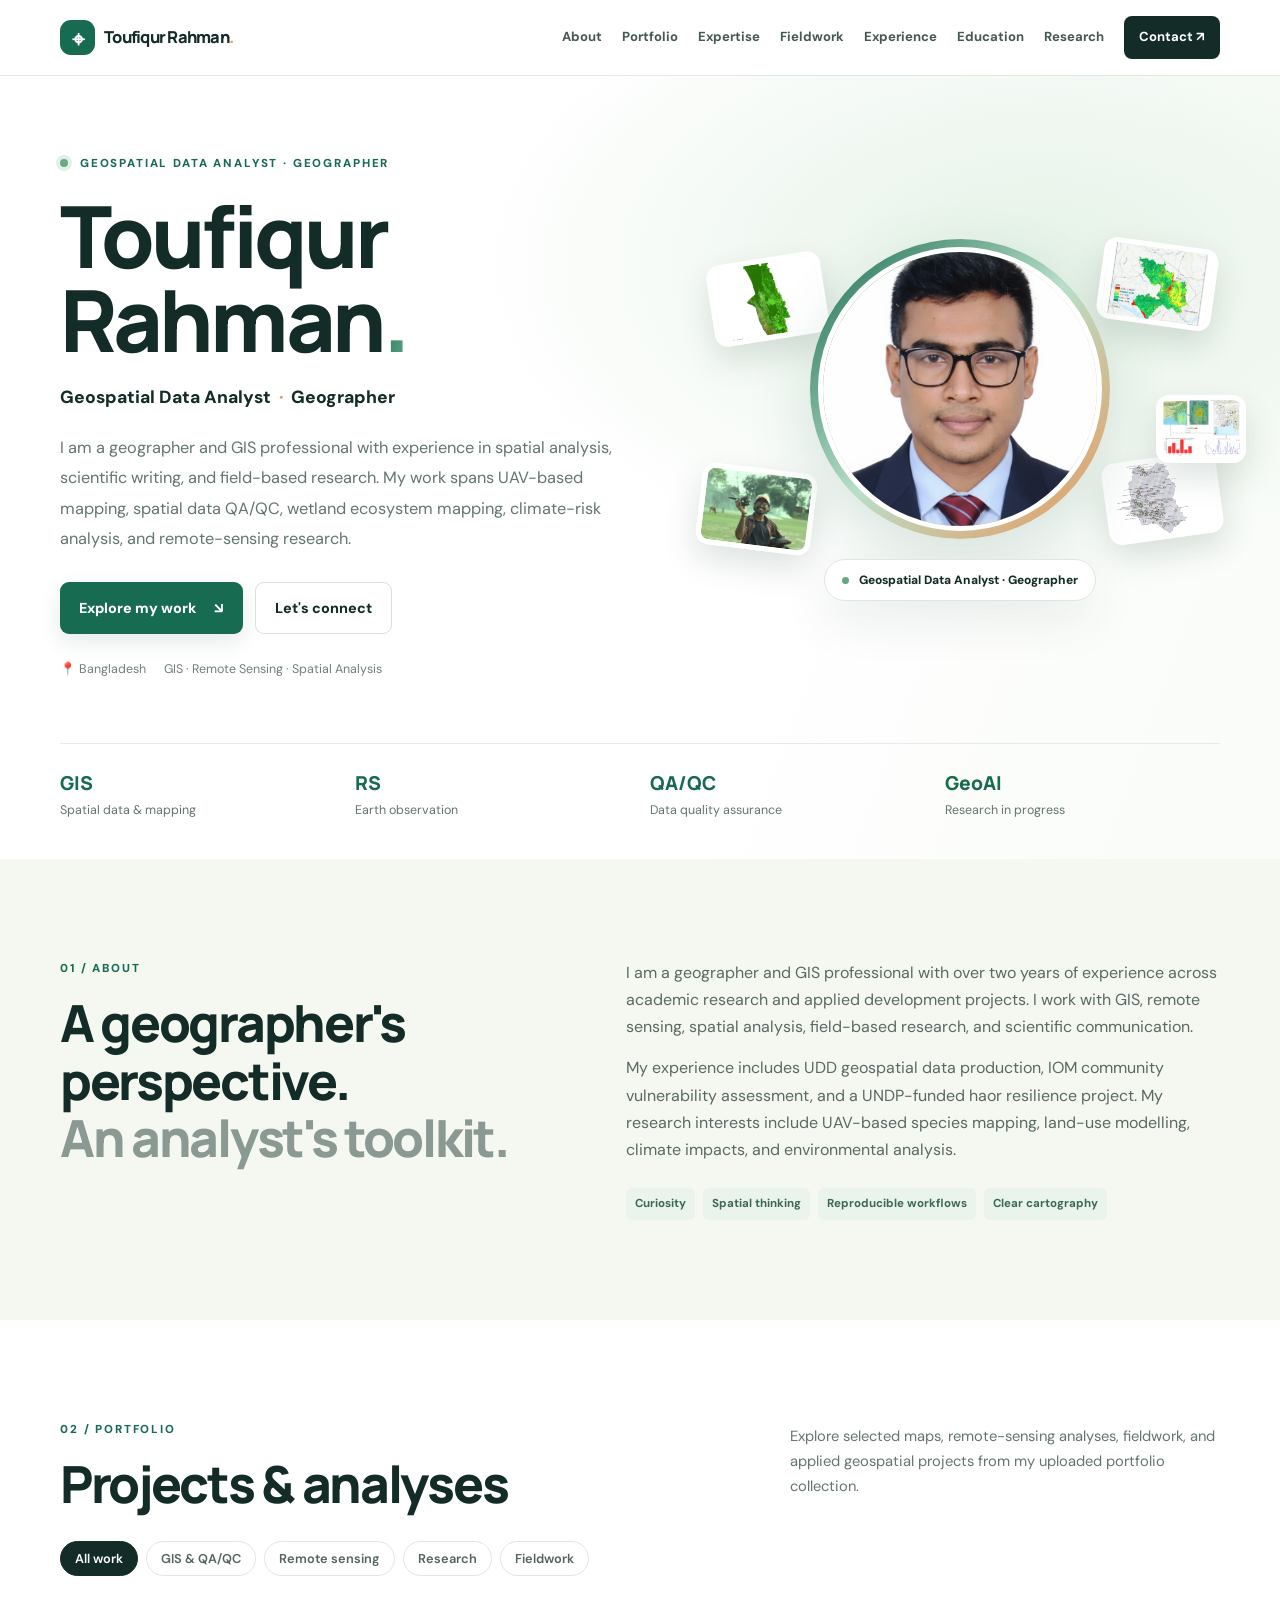
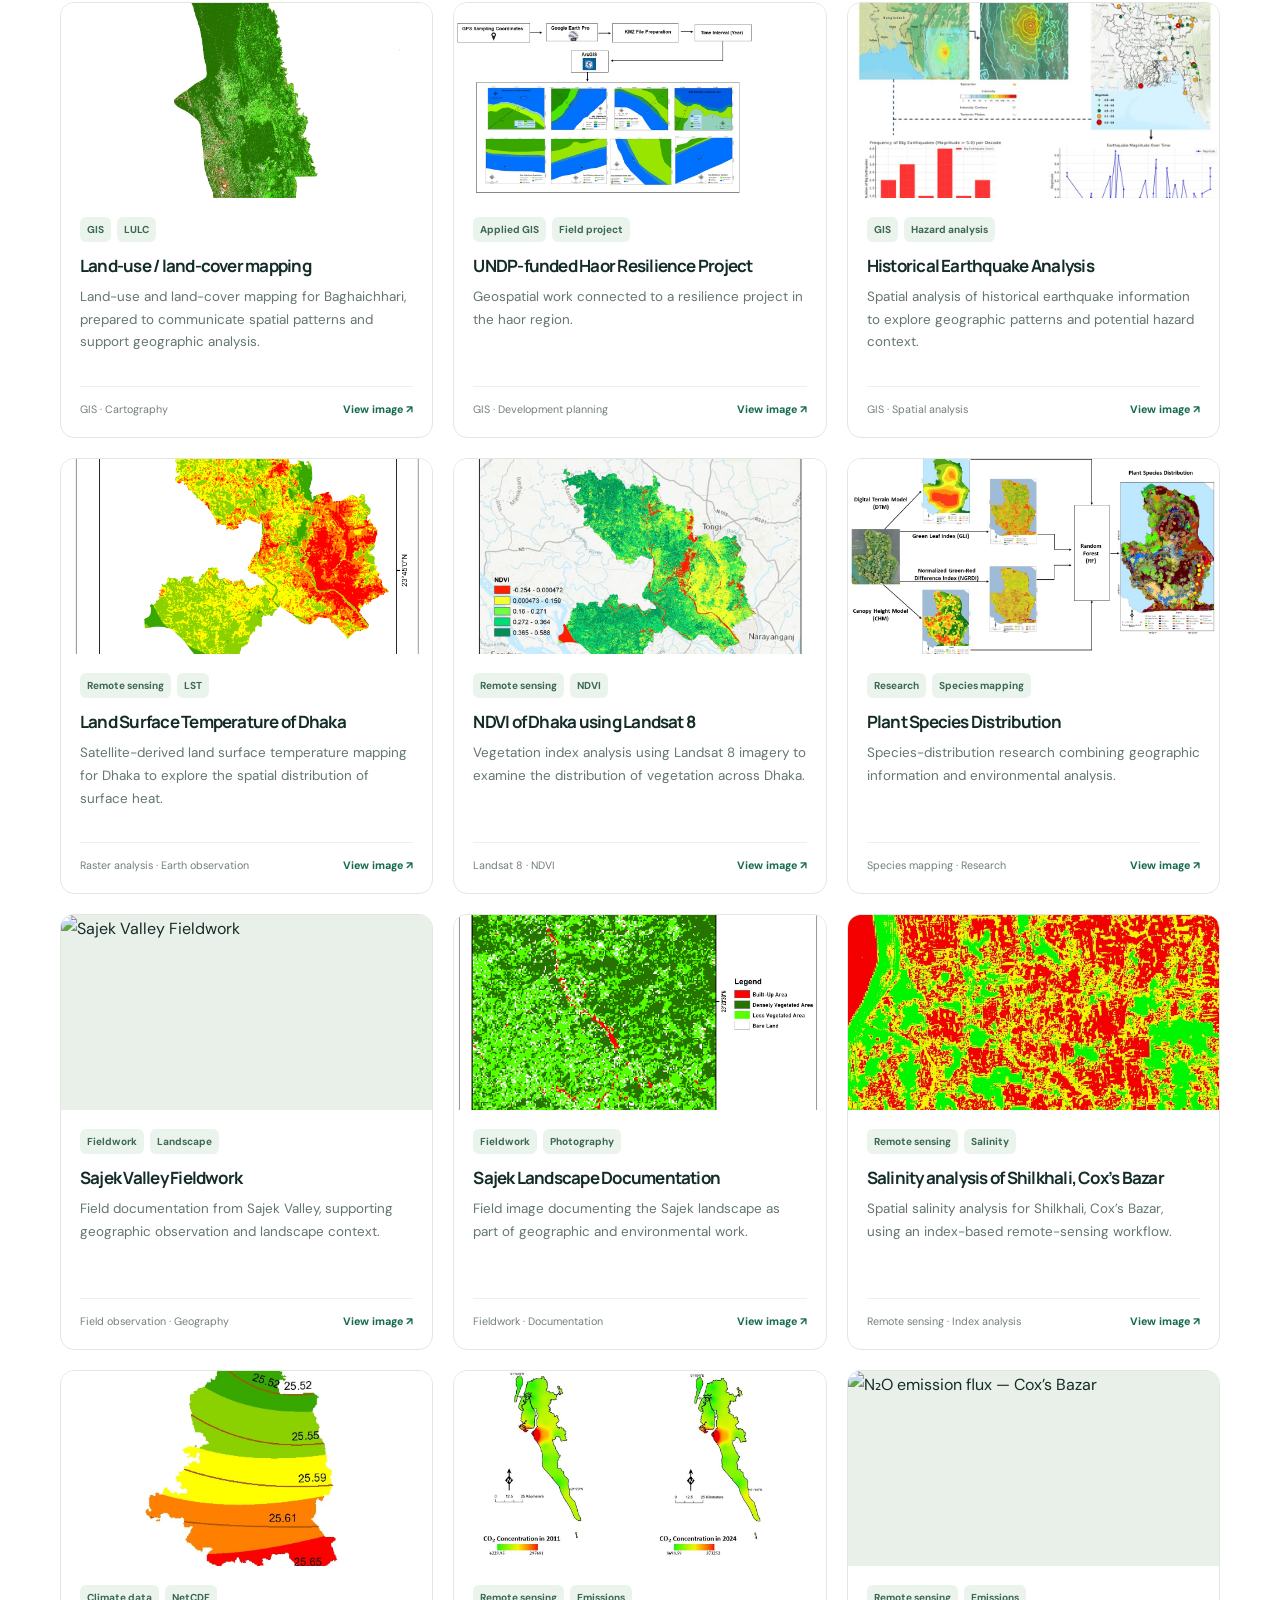
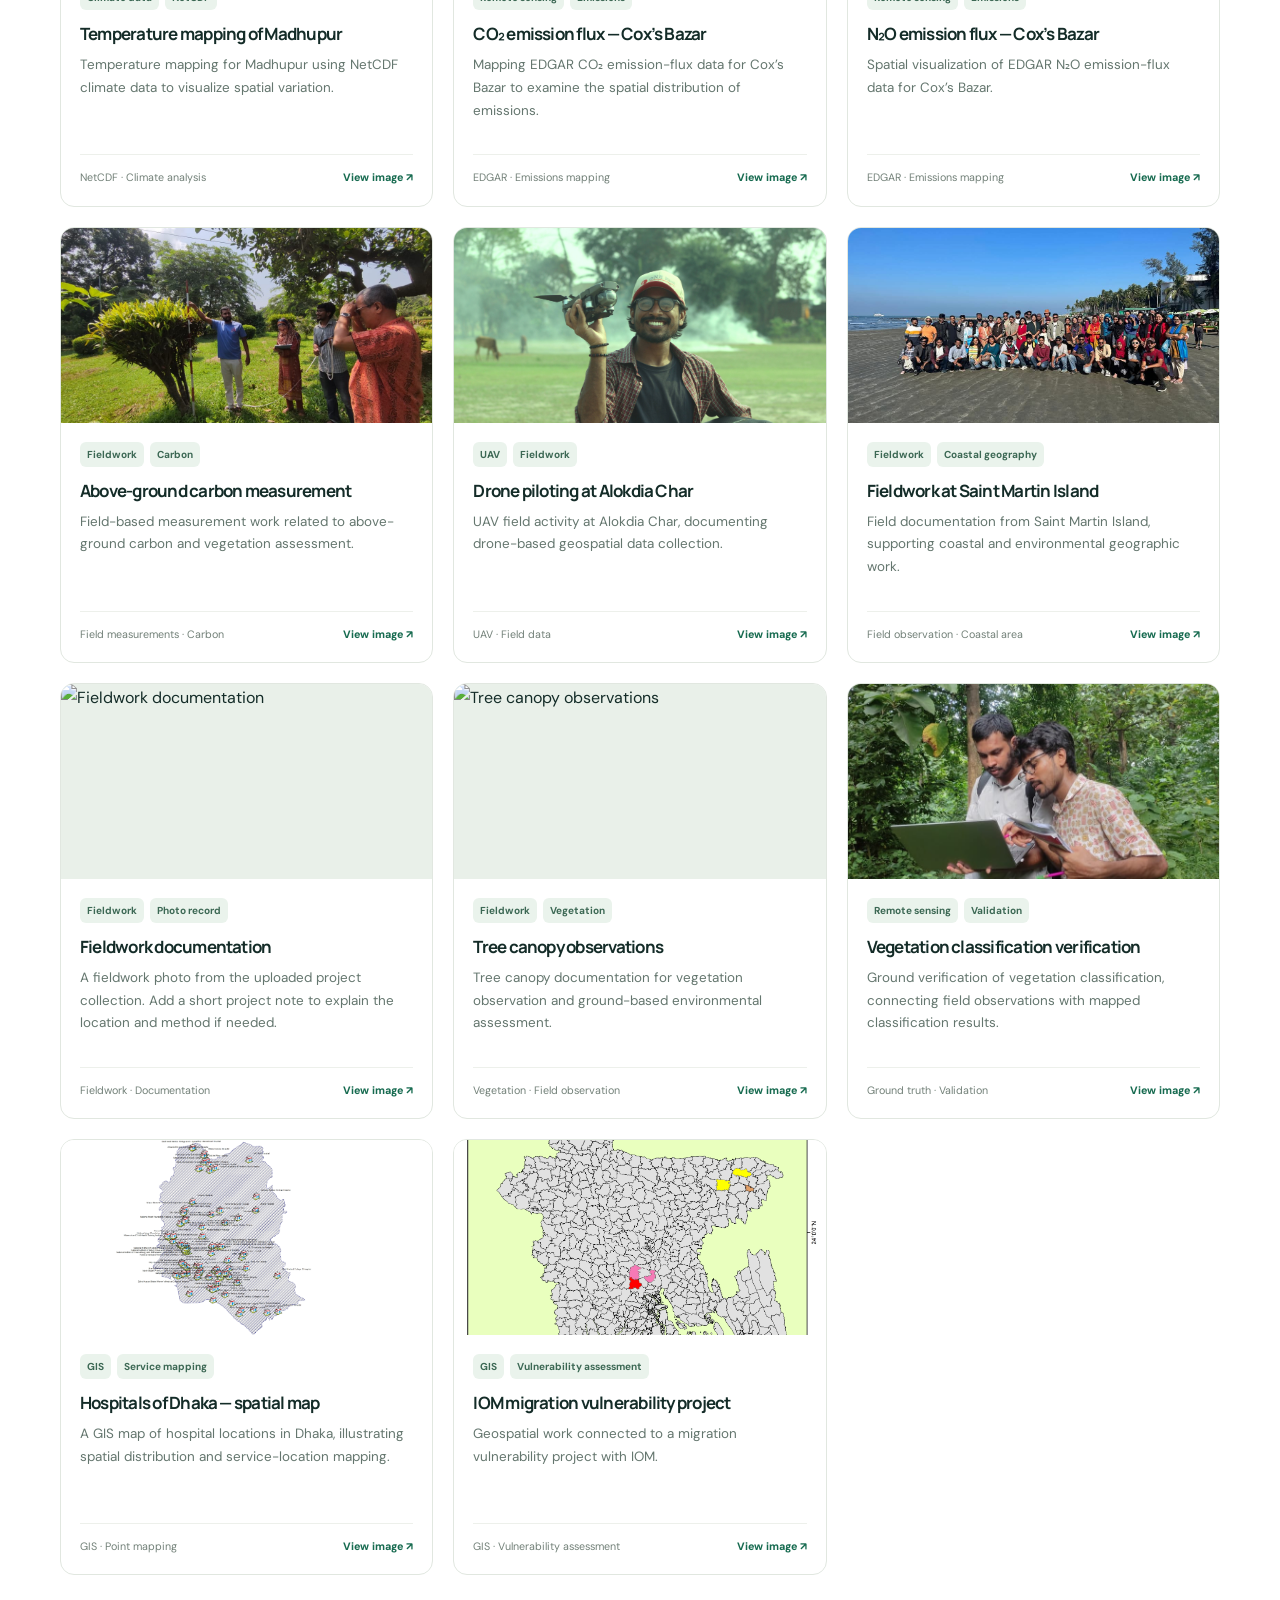
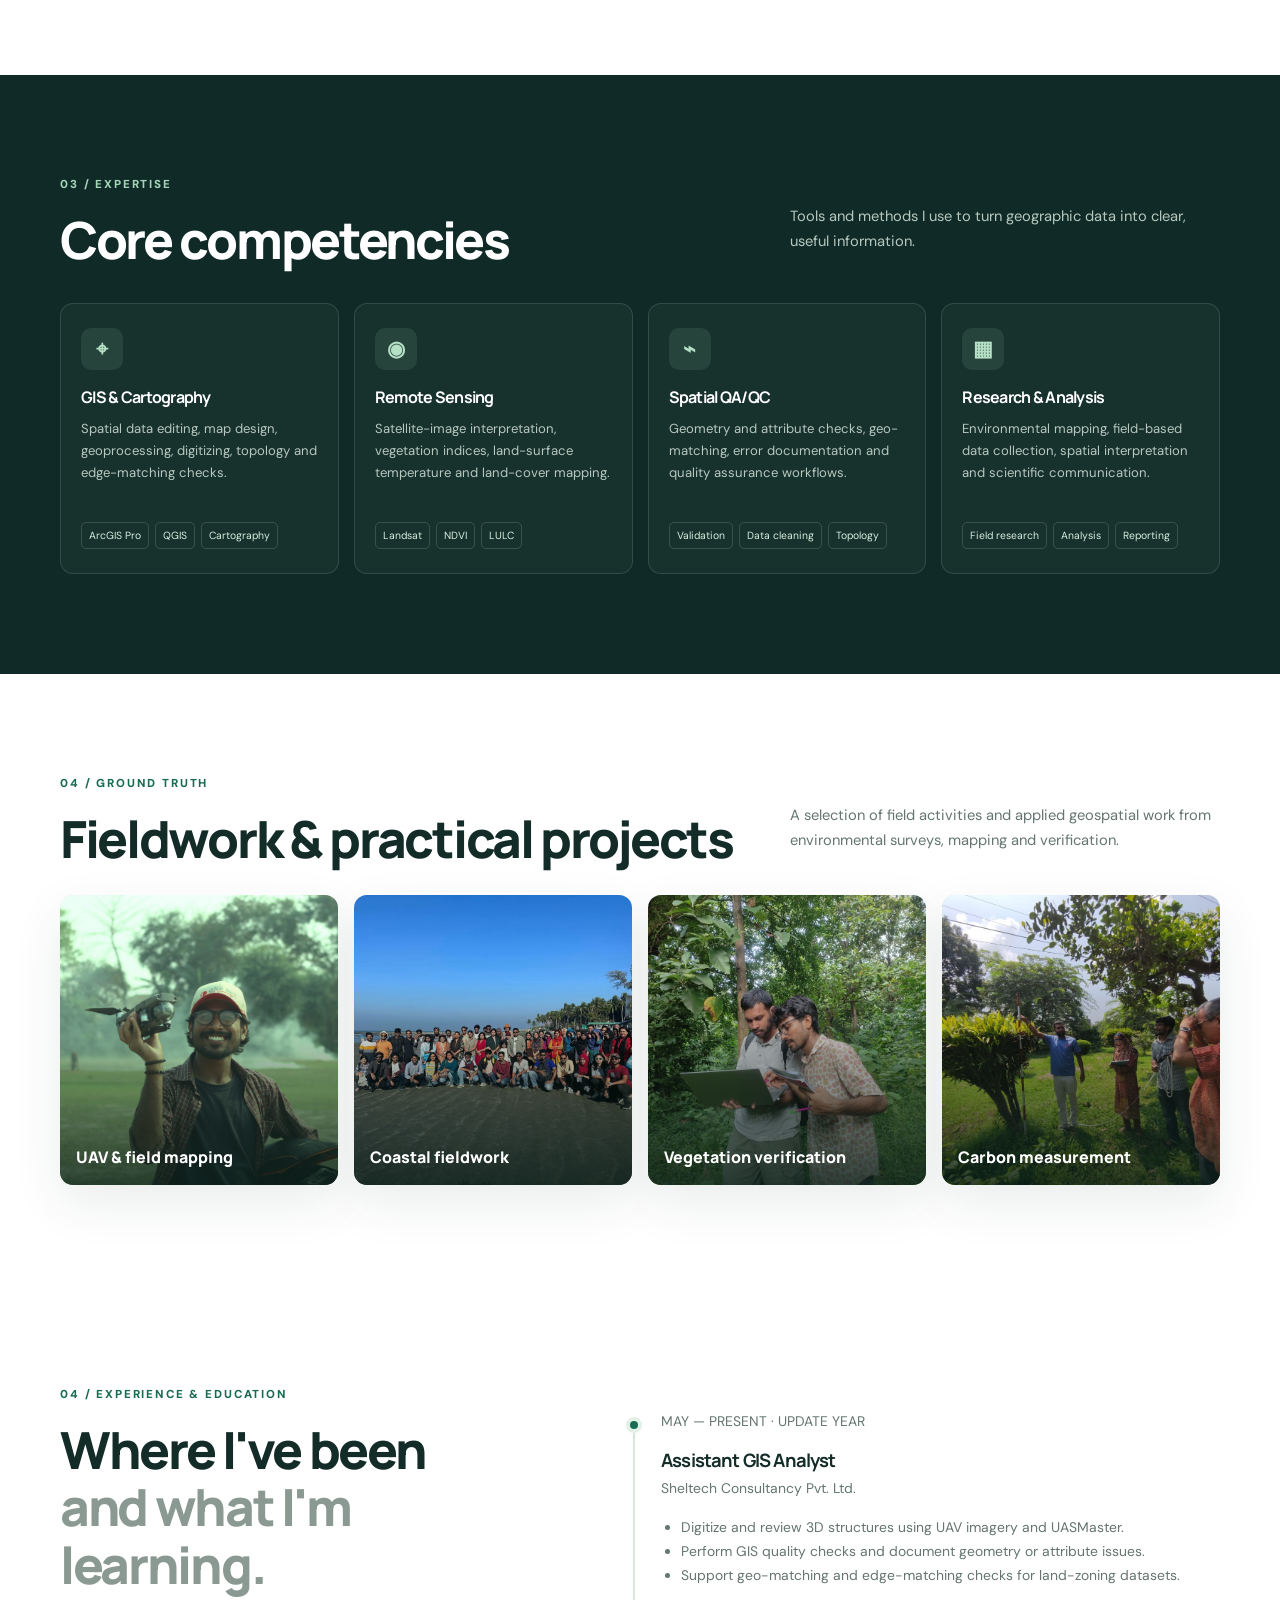
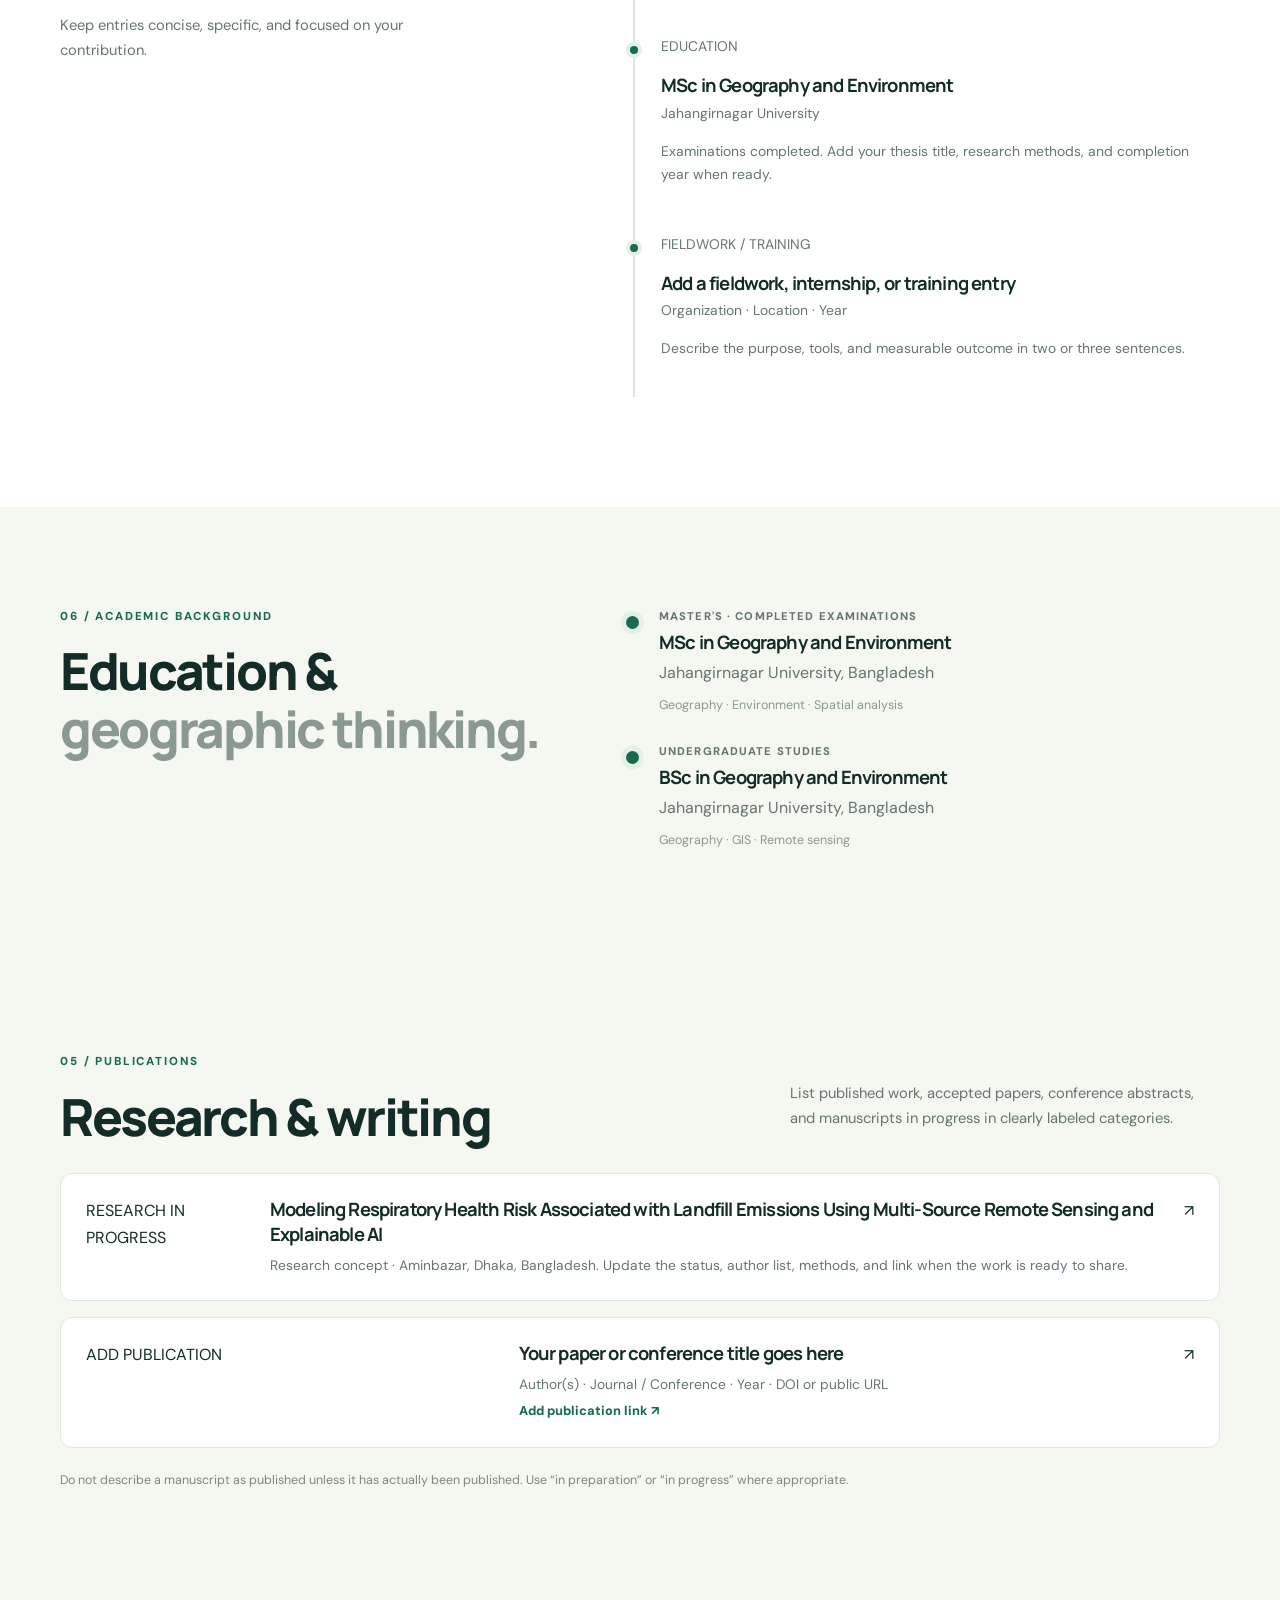
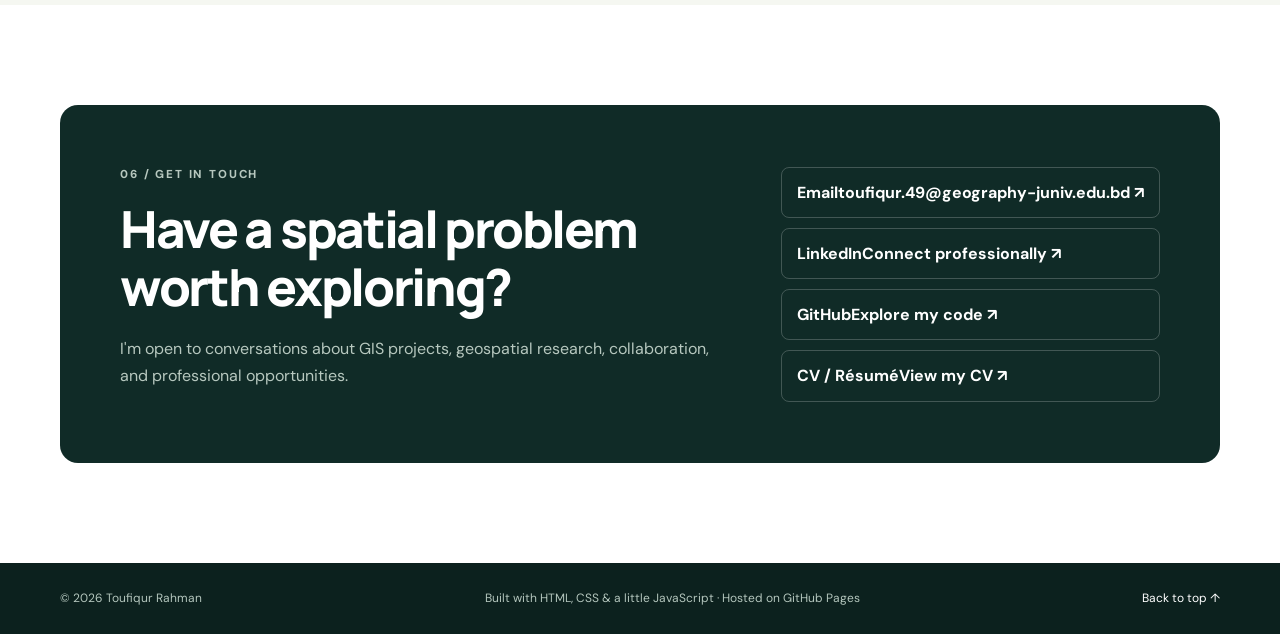
==== toufiqur-portfolio-copy-paste/index.html @ 60a09a8b "Add files via upload" ====
<!DOCTYPE html>
<html lang="en">
<head>
  <meta charset="UTF-8">
  <meta name="viewport" content="width=device-width, initial-scale=1">
  <meta name="description" content="Portfolio of a geospatial data analyst and geographer working with GIS, remote sensing, spatial analysis, and cartography.">
  <title>Toufiqur Rahman | Geospatial Data Analyst & Geographer</title>
  <link rel="preconnect" href="https://fonts.googleapis.com">
  <link rel="preconnect" href="https://fonts.gstatic.com" crossorigin>
  <link href="https://fonts.googleapis.com/css2?family=DM+Sans:wght@400;500;600;700&family=Manrope:wght@400;500;600;700;800&display=swap" rel="stylesheet">
  <link rel="stylesheet" href="style.css">
</head>
<body>
  <header class="site-header">
    <nav class="nav container" aria-label="Main navigation">
      <a class="brand" href="#home"><span class="brand-mark">⌖</span> <span>Toufiqur Rahman<span class="brand-dot">.</span></span></a>
      <button class="menu-toggle" id="menuToggle" aria-label="Open navigation" aria-expanded="false">☰</button>
      <div class="nav-links" id="navLinks">
        <a href="#about">About</a><a href="#projects">Portfolio</a><a href="#skills">Expertise</a>
        <a href="#fieldwork">Fieldwork</a><a href="#experience">Experience</a><a href="#education">Education</a><a href="#publications">Research</a>
        <a class="nav-contact" href="#contact">Contact ↗</a>
      </div>
    </nav>
  </header>

  <main>
    <section class="hero section" id="home">
      <div class="container hero-grid">
        <div class="hero-copy">
          <p class="eyebrow"><span class="status-dot"></span> GEOSPATIAL DATA ANALYST · GEOGRAPHER</p>
          <h1 class="hero-name">Toufiqur<br><span class="name-surname">Rahman<span class="gradient-text">.</span></span></h1><p class="hero-role">Geospatial Data Analyst <span>·</span> Geographer</p>
          <p class="hero-lead">I am a geographer and GIS professional with experience in spatial analysis, scientific writing, and field-based research. My work spans UAV-based mapping, spatial data QA/QC, wetland ecosystem mapping, climate-risk analysis, and remote-sensing research.</p>
          <div class="hero-actions">
            <a class="button button-primary" href="#projects">Explore my work <span>↘</span></a>
            <a class="button button-secondary" href="#contact">Let's connect</a>
          </div>
          <div class="hero-meta"><span>📍 Bangladesh</span><span>GIS · Remote Sensing · Spatial Analysis</span></div>
        </div>
        <div class="hero-art profile-art">
          <div class="profile-photo-frame">
            <img class="profile-photo" src="assets/profile.jpg" alt="Portrait of Toufiqur Rahman">
          </div>
          <div class="profile-caption"><span class="profile-caption-dot"></span> Geospatial Data Analyst · Geographer</div>
          <div class="floating-gallery" aria-hidden="true">
            <img class="float-img float-img-1" src="assets/projects/Baghaichhari-LULC-Map.jpg" alt="">
            <img class="float-img float-img-2" src="assets/projects/NDVI-Map-of-Dhaka-Using-Landsat-8.jpg" alt="">
            <img class="float-img float-img-3" src="assets/projects/Drone-Piloting-at-Alokdia-Char.jpg" alt="">
            <img class="float-img float-img-4" src="assets/projects/Hospitals-of-Dhaka-Map.jpg" alt="">
            <img class="float-img float-img-5" src="assets/projects/Historical-Earthquake-Analysis-Project.jpg" alt="">
          </div>
        </div>
      </div>
      <div class="container stats-row">
        <div><strong>GIS</strong><span>Spatial data & mapping</span></div>
        <div><strong>RS</strong><span>Earth observation</span></div>
        <div><strong>QA/QC</strong><span>Data quality assurance</span></div>
        <div><strong>GeoAI</strong><span>Research in progress</span></div>
      </div>
    </section>

    <section class="section section-soft" id="about">
      <div class="container two-col">
        <div><p class="eyebrow">01 / ABOUT</p><h2>A geographer's perspective.<br><span class="muted">An analyst's toolkit.</span></h2></div>
        <div class="about-copy">
          <p>I am a geographer and GIS professional with over two years of experience across academic research and applied development projects. I work with GIS, remote sensing, spatial analysis, field-based research, and scientific communication.</p>
          <p>My experience includes UDD geospatial data production, IOM community vulnerability assessment, and a UNDP-funded haor resilience project. My research interests include UAV-based species mapping, land-use modelling, climate impacts, and environmental analysis.</p>
          <div class="about-pills"><span>Curiosity</span><span>Spatial thinking</span><span>Reproducible workflows</span><span>Clear cartography</span></div>
        </div>
      </div>
    </section>

    <section class="section" id="projects">
      <div class="container">
        <div class="section-heading"><div><p class="eyebrow">02 / PORTFOLIO</p><h2>Projects & analyses</h2></div><p class="section-intro">Explore selected maps, remote-sensing analyses, fieldwork, and applied geospatial projects from my uploaded portfolio collection.</p></div>
        <div class="filter-row" role="group" aria-label="Filter projects">
          <button class="filter-btn active" data-filter="all">All work</button><button class="filter-btn" data-filter="gis">GIS & QA/QC</button><button class="filter-btn" data-filter="remote-sensing">Remote sensing</button><button class="filter-btn" data-filter="research">Research</button><button class="filter-btn" data-filter="fieldwork">Fieldwork</button>
        </div>
        <div class="project-grid">
          <article class="project-card" data-category="gis">
            <div class="project-visual project-image-wrap"><img class="project-image map-image" src="assets/projects/Baghaichhari-LULC-Map.jpg" alt="Land-use / land-cover mapping" loading="lazy"></div>
            <div class="project-body"><div class="project-tags"><span>GIS</span><span>LULC</span></div><h3>Land-use / land-cover mapping</h3><p>Land-use and land-cover mapping for Baghaichhari, prepared to communicate spatial patterns and support geographic analysis.</p><div class="project-footer"><span>GIS · Cartography</span><a href="assets/projects/Baghaichhari-LULC-Map.jpg" target="_blank" rel="noopener">View image ↗</a></div></div>
          </article>
          <article class="project-card" data-category="fieldwork">
            <div class="project-visual project-image-wrap"><img class="project-image photo-image" src="assets/projects/Haor-Project-with-UNDP.jpg" alt="UNDP-funded Haor Resilience Project" loading="lazy"></div>
            <div class="project-body"><div class="project-tags"><span>Applied GIS</span><span>Field project</span></div><h3>UNDP-funded Haor Resilience Project</h3><p>Geospatial work connected to a resilience project in the haor region.</p><div class="project-footer"><span>GIS · Development planning</span><a href="assets/projects/Haor-Project-with-UNDP.jpg" target="_blank" rel="noopener">View image ↗</a></div></div>
          </article>
          <article class="project-card" data-category="gis">
            <div class="project-visual project-image-wrap"><img class="project-image map-image" src="assets/projects/Historical-Earthquake-Analysis-Project.jpg" alt="Historical Earthquake Analysis" loading="lazy"></div>
            <div class="project-body"><div class="project-tags"><span>GIS</span><span>Hazard analysis</span></div><h3>Historical Earthquake Analysis</h3><p>Spatial analysis of historical earthquake information to explore geographic patterns and potential hazard context.</p><div class="project-footer"><span>GIS · Spatial analysis</span><a href="assets/projects/Historical-Earthquake-Analysis-Project.jpg" target="_blank" rel="noopener">View image ↗</a></div></div>
          </article>
          <article class="project-card" data-category="remote-sensing">
            <div class="project-visual project-image-wrap"><img class="project-image map-image" src="assets/projects/LST-Dhaka.jpg" alt="Land Surface Temperature of Dhaka" loading="lazy"></div>
            <div class="project-body"><div class="project-tags"><span>Remote sensing</span><span>LST</span></div><h3>Land Surface Temperature of Dhaka</h3><p>Satellite-derived land surface temperature mapping for Dhaka to explore the spatial distribution of surface heat.</p><div class="project-footer"><span>Raster analysis · Earth observation</span><a href="assets/projects/LST-Dhaka.jpg" target="_blank" rel="noopener">View image ↗</a></div></div>
          </article>
          <article class="project-card" data-category="remote-sensing">
            <div class="project-visual project-image-wrap"><img class="project-image map-image" src="assets/projects/NDVI-Map-of-Dhaka-Using-Landsat-8.jpg" alt="NDVI of Dhaka using Landsat 8" loading="lazy"></div>
            <div class="project-body"><div class="project-tags"><span>Remote sensing</span><span>NDVI</span></div><h3>NDVI of Dhaka using Landsat 8</h3><p>Vegetation index analysis using Landsat 8 imagery to examine the distribution of vegetation across Dhaka.</p><div class="project-footer"><span>Landsat 8 · NDVI</span><a href="assets/projects/NDVI-Map-of-Dhaka-Using-Landsat-8.jpg" target="_blank" rel="noopener">View image ↗</a></div></div>
          </article>
          <article class="project-card" data-category="research">
            <div class="project-visual project-image-wrap"><img class="project-image map-image" src="assets/projects/Plant-Species-Distribution-Project.jpg" alt="Plant Species Distribution" loading="lazy"></div>
            <div class="project-body"><div class="project-tags"><span>Research</span><span>Species mapping</span></div><h3>Plant Species Distribution</h3><p>Species-distribution research combining geographic information and environmental analysis.</p><div class="project-footer"><span>Species mapping · Research</span><a href="assets/projects/Plant-Species-Distribution-Project.jpg" target="_blank" rel="noopener">View image ↗</a></div></div>
          </article>
          <article class="project-card" data-category="fieldwork">
            <div class="project-visual project-image-wrap"><img class="project-image photo-image" src="assets/projects/Sajek-Valley.jpg" alt="Sajek Valley Fieldwork" loading="lazy"></div>
            <div class="project-body"><div class="project-tags"><span>Fieldwork</span><span>Landscape</span></div><h3>Sajek Valley Fieldwork</h3><p>Field documentation from Sajek Valley, supporting geographic observation and landscape context.</p><div class="project-footer"><span>Field observation · Geography</span><a href="assets/projects/Sajek-Valley.jpg" target="_blank" rel="noopener">View image ↗</a></div></div>
          </article>
          <article class="project-card" data-category="fieldwork">
            <div class="project-visual project-image-wrap"><img class="project-image photo-image" src="assets/projects/Sajek.jpg" alt="Sajek Landscape Documentation" loading="lazy"></div>
            <div class="project-body"><div class="project-tags"><span>Fieldwork</span><span>Photography</span></div><h3>Sajek Landscape Documentation</h3><p>Field image documenting the Sajek landscape as part of geographic and environmental work.</p><div class="project-footer"><span>Fieldwork · Documentation</span><a href="assets/projects/Sajek.jpg" target="_blank" rel="noopener">View image ↗</a></div></div>
          </article>
          <article class="project-card" data-category="remote-sensing">
            <div class="project-visual project-image-wrap"><img class="project-image map-image" src="assets/projects/Salinity-NDSI-Analysis-of-Shilkhali-Cox-s-Bazar.jpg" alt="Salinity analysis of Shilkhali, Cox’s Bazar" loading="lazy"></div>
            <div class="project-body"><div class="project-tags"><span>Remote sensing</span><span>Salinity</span></div><h3>Salinity analysis of Shilkhali, Cox’s Bazar</h3><p>Spatial salinity analysis for Shilkhali, Cox’s Bazar, using an index-based remote-sensing workflow.</p><div class="project-footer"><span>Remote sensing · Index analysis</span><a href="assets/projects/Salinity-NDSI-Analysis-of-Shilkhali-Cox-s-Bazar.jpg" target="_blank" rel="noopener">View image ↗</a></div></div>
          </article>
          <article class="project-card" data-category="remote-sensing">
            <div class="project-visual project-image-wrap"><img class="project-image map-image" src="assets/projects/Temperature-Map-of-Madhupur-Using-NetCDF-Data.jpg" alt="Temperature mapping of Madhupur" loading="lazy"></div>
            <div class="project-body"><div class="project-tags"><span>Climate data</span><span>NetCDF</span></div><h3>Temperature mapping of Madhupur</h3><p>Temperature mapping for Madhupur using NetCDF climate data to visualize spatial variation.</p><div class="project-footer"><span>NetCDF · Climate analysis</span><a href="assets/projects/Temperature-Map-of-Madhupur-Using-NetCDF-Data.jpg" target="_blank" rel="noopener">View image ↗</a></div></div>
          </article>
          <article class="project-card" data-category="remote-sensing">
            <div class="project-visual project-image-wrap"><img class="project-image map-image" src="assets/projects/EDGAR-CO2-Emission-Flux-in-Cos-s-Bazar-Maps.jpg" alt="CO₂ emission flux — Cox’s Bazar" loading="lazy"></div>
            <div class="project-body"><div class="project-tags"><span>Remote sensing</span><span>Emissions</span></div><h3>CO₂ emission flux — Cox’s Bazar</h3><p>Mapping EDGAR CO₂ emission-flux data for Cox’s Bazar to examine the spatial distribution of emissions.</p><div class="project-footer"><span>EDGAR · Emissions mapping</span><a href="assets/projects/EDGAR-CO2-Emission-Flux-in-Cos-s-Bazar-Maps.jpg" target="_blank" rel="noopener">View image ↗</a></div></div>
          </article>
          <article class="project-card" data-category="remote-sensing">
            <div class="project-visual project-image-wrap"><img class="project-image map-image" src="assets/projects/EDGAR-N20-Emission-Flux-Map-in-Cos-s-Bazar-Maps.jpg" alt="N₂O emission flux — Cox’s Bazar" loading="lazy"></div>
            <div class="project-body"><div class="project-tags"><span>Remote sensing</span><span>Emissions</span></div><h3>N₂O emission flux — Cox’s Bazar</h3><p>Spatial visualization of EDGAR N₂O emission-flux data for Cox’s Bazar.</p><div class="project-footer"><span>EDGAR · Emissions mapping</span><a href="assets/projects/EDGAR-N20-Emission-Flux-Map-in-Cos-s-Bazar-Maps.jpg" target="_blank" rel="noopener">View image ↗</a></div></div>
          </article>
          <article class="project-card" data-category="fieldwork">
            <div class="project-visual project-image-wrap"><img class="project-image photo-image" src="assets/projects/Above-Ground-Carbon-Measurement.jpg" alt="Above-ground carbon measurement" loading="lazy"></div>
            <div class="project-body"><div class="project-tags"><span>Fieldwork</span><span>Carbon</span></div><h3>Above-ground carbon measurement</h3><p>Field-based measurement work related to above-ground carbon and vegetation assessment.</p><div class="project-footer"><span>Field measurements · Carbon</span><a href="assets/projects/Above-Ground-Carbon-Measurement.jpg" target="_blank" rel="noopener">View image ↗</a></div></div>
          </article>
          <article class="project-card" data-category="fieldwork">
            <div class="project-visual project-image-wrap"><img class="project-image photo-image" src="assets/projects/Drone-Piloting-at-Alokdia-Char.jpg" alt="Drone piloting at Alokdia Char" loading="lazy"></div>
            <div class="project-body"><div class="project-tags"><span>UAV</span><span>Fieldwork</span></div><h3>Drone piloting at Alokdia Char</h3><p>UAV field activity at Alokdia Char, documenting drone-based geospatial data collection.</p><div class="project-footer"><span>UAV · Field data</span><a href="assets/projects/Drone-Piloting-at-Alokdia-Char.jpg" target="_blank" rel="noopener">View image ↗</a></div></div>
          </article>
          <article class="project-card" data-category="fieldwork">
            <div class="project-visual project-image-wrap"><img class="project-image photo-image" src="assets/projects/Field-work-at-Saint-Martin-Island.jpg" alt="Fieldwork at Saint Martin Island" loading="lazy"></div>
            <div class="project-body"><div class="project-tags"><span>Fieldwork</span><span>Coastal geography</span></div><h3>Fieldwork at Saint Martin Island</h3><p>Field documentation from Saint Martin Island, supporting coastal and environmental geographic work.</p><div class="project-footer"><span>Field observation · Coastal area</span><a href="assets/projects/Field-work-at-Saint-Martin-Island.jpg" target="_blank" rel="noopener">View image ↗</a></div></div>
          </article>
          <article class="project-card" data-category="fieldwork">
            <div class="project-visual project-image-wrap"><img class="project-image photo-image" src="assets/projects/IMG-20250728-WA0033.jpg" alt="Fieldwork documentation" loading="lazy"></div>
            <div class="project-body"><div class="project-tags"><span>Fieldwork</span><span>Photo record</span></div><h3>Fieldwork documentation</h3><p>A fieldwork photo from the uploaded project collection. Add a short project note to explain the location and method if needed.</p><div class="project-footer"><span>Fieldwork · Documentation</span><a href="assets/projects/IMG-20250728-WA0033.jpg" target="_blank" rel="noopener">View image ↗</a></div></div>
          </article>
          <article class="project-card" data-category="fieldwork">
            <div class="project-visual project-image-wrap"><img class="project-image photo-image" src="assets/projects/Tree-Canopies.jpg" alt="Tree canopy observations" loading="lazy"></div>
            <div class="project-body"><div class="project-tags"><span>Fieldwork</span><span>Vegetation</span></div><h3>Tree canopy observations</h3><p>Tree canopy documentation for vegetation observation and ground-based environmental assessment.</p><div class="project-footer"><span>Vegetation · Field observation</span><a href="assets/projects/Tree-Canopies.jpg" target="_blank" rel="noopener">View image ↗</a></div></div>
          </article>
          <article class="project-card" data-category="remote-sensing">
            <div class="project-visual project-image-wrap"><img class="project-image map-image" src="assets/projects/Verifification-of-Vegetation-Classification.jpg" alt="Vegetation classification verification" loading="lazy"></div>
            <div class="project-body"><div class="project-tags"><span>Remote sensing</span><span>Validation</span></div><h3>Vegetation classification verification</h3><p>Ground verification of vegetation classification, connecting field observations with mapped classification results.</p><div class="project-footer"><span>Ground truth · Validation</span><a href="assets/projects/Verifification-of-Vegetation-Classification.jpg" target="_blank" rel="noopener">View image ↗</a></div></div>
          </article>
          <article class="project-card" data-category="gis">
            <div class="project-visual project-image-wrap"><img class="project-image map-image" src="assets/projects/Hospitals-of-Dhaka-Map.jpg" alt="Hospitals of Dhaka — spatial map" loading="lazy"></div>
            <div class="project-body"><div class="project-tags"><span>GIS</span><span>Service mapping</span></div><h3>Hospitals of Dhaka — spatial map</h3><p>A GIS map of hospital locations in Dhaka, illustrating spatial distribution and service-location mapping.</p><div class="project-footer"><span>GIS · Point mapping</span><a href="assets/projects/Hospitals-of-Dhaka-Map.jpg" target="_blank" rel="noopener">View image ↗</a></div></div>
          </article>
          <article class="project-card" data-category="gis">
            <div class="project-visual project-image-wrap"><img class="project-image map-image" src="assets/projects/IOM-Migration-Vulnerability-Project.jpg" alt="IOM migration vulnerability project" loading="lazy"></div>
            <div class="project-body"><div class="project-tags"><span>GIS</span><span>Vulnerability assessment</span></div><h3>IOM migration vulnerability project</h3><p>Geospatial work connected to a migration vulnerability project with IOM.</p><div class="project-footer"><span>GIS · Vulnerability assessment</span><a href="assets/projects/IOM-Migration-Vulnerability-Project.jpg" target="_blank" rel="noopener">View image ↗</a></div></div>
          </article>
        </div>
      </div>
    </section>


    <section class="section section-dark" id="skills">
      <div class="container">
        <div class="section-heading"><div><p class="eyebrow eyebrow-light">03 / EXPERTISE</p><h2>Core competencies</h2></div><p class="section-intro light-intro">Tools and methods I use to turn geographic data into clear, useful information.</p></div>
        <div class="skills-grid">
          <article class="skill-card"><span class="skill-icon">⌖</span><h3>GIS & Cartography</h3><p>Spatial data editing, map design, geoprocessing, digitizing, topology and edge-matching checks.</p><div class="skill-pills"><span>ArcGIS Pro</span><span>QGIS</span><span>Cartography</span></div></article>
          <article class="skill-card"><span class="skill-icon">◉</span><h3>Remote Sensing</h3><p>Satellite-image interpretation, vegetation indices, land-surface temperature and land-cover mapping.</p><div class="skill-pills"><span>Landsat</span><span>NDVI</span><span>LULC</span></div></article>
          <article class="skill-card"><span class="skill-icon">⌁</span><h3>Spatial QA/QC</h3><p>Geometry and attribute checks, geo-matching, error documentation and quality assurance workflows.</p><div class="skill-pills"><span>Validation</span><span>Data cleaning</span><span>Topology</span></div></article>
          <article class="skill-card"><span class="skill-icon">▦</span><h3>Research & Analysis</h3><p>Environmental mapping, field-based data collection, spatial interpretation and scientific communication.</p><div class="skill-pills"><span>Field research</span><span>Analysis</span><span>Reporting</span></div></article>
        </div>
      </div>
    </section>


    <section class="section" id="fieldwork">
      <div class="container">
        <div class="section-heading"><div><p class="eyebrow">04 / GROUND TRUTH</p><h2>Fieldwork & practical projects</h2></div><p class="section-intro">A selection of field activities and applied geospatial work from environmental surveys, mapping and verification.</p></div>
        <div class="fieldwork-grid">
          <a class="fieldwork-card" href="assets/projects/Drone-Piloting-at-Alokdia-Char.jpg" target="_blank" rel="noopener"><img src="assets/projects/Drone-Piloting-at-Alokdia-Char.jpg" alt="Drone piloting at Alokdia Char" loading="lazy"><span>UAV & field mapping</span></a>
          <a class="fieldwork-card" href="assets/projects/Field-work-at-Saint-Martin-Island.jpg" target="_blank" rel="noopener"><img src="assets/projects/Field-work-at-Saint-Martin-Island.jpg" alt="Fieldwork at Saint Martin Island" loading="lazy"><span>Coastal fieldwork</span></a>
          <a class="fieldwork-card" href="assets/projects/Verifification-of-Vegetation-Classification.jpg" target="_blank" rel="noopener"><img src="assets/projects/Verifification-of-Vegetation-Classification.jpg" alt="Verification of vegetation classification" loading="lazy"><span>Vegetation verification</span></a>
          <a class="fieldwork-card" href="assets/projects/Above-Ground-Carbon-Measurement.jpg" target="_blank" rel="noopener"><img src="assets/projects/Above-Ground-Carbon-Measurement.jpg" alt="Above-ground carbon measurement" loading="lazy"><span>Carbon measurement</span></a>
        </div>
      </div>
    </section>

    <section class="section" id="experience">
      <div class="container two-col experience-layout">
        <div><p class="eyebrow">04 / EXPERIENCE & EDUCATION</p><h2>Where I've been<br><span class="muted">and what I'm learning.</span></h2><p class="section-intro">Keep entries concise, specific, and focused on your contribution.</p></div>
        <div class="timeline">
          <article class="timeline-item"><span class="timeline-dot"></span><p class="timeline-date">MAY — PRESENT · UPDATE YEAR</p><h3>Assistant GIS Analyst</h3><p class="timeline-org">Sheltech Consultancy Pvt. Ltd.</p><ul><li>Digitize and review 3D structures using UAV imagery and UASMaster.</li><li>Perform GIS quality checks and document geometry or attribute issues.</li><li>Support geo-matching and edge-matching checks for land-zoning datasets.</li></ul></article>
          <article class="timeline-item"><span class="timeline-dot"></span><p class="timeline-date">EDUCATION</p><h3>MSc in Geography and Environment</h3><p class="timeline-org">Jahangirnagar University</p><p>Examinations completed. Add your thesis title, research methods, and completion year when ready.</p></article>
          <article class="timeline-item"><span class="timeline-dot"></span><p class="timeline-date">FIELDWORK / TRAINING</p><h3>Add a fieldwork, internship, or training entry</h3><p class="timeline-org">Organization · Location · Year</p><p>Describe the purpose, tools, and measurable outcome in two or three sentences.</p></article>
        </div>
      </div>
    </section>


    <section class="section section-soft" id="education">
      <div class="container two-col">
        <div><p class="eyebrow">06 / ACADEMIC BACKGROUND</p><h2>Education &<br><span class="muted">geographic thinking.</span></h2></div>
        <div class="education-list">
          <article class="education-item"><span class="education-marker"></span><div><p class="education-date">MASTER'S · COMPLETED EXAMINATIONS</p><h3>MSc in Geography and Environment</h3><p>Jahangirnagar University, Bangladesh</p><span class="education-note">Geography · Environment · Spatial analysis</span></div></article>
          <article class="education-item"><span class="education-marker"></span><div><p class="education-date">UNDERGRADUATE STUDIES</p><h3>BSc in Geography and Environment</h3><p>Jahangirnagar University, Bangladesh</p><span class="education-note">Geography · GIS · Remote sensing</span></div></article>
        </div>
      </div>
    </section>

    <section class="section section-soft" id="publications">
      <div class="container">
        <div class="section-heading"><div><p class="eyebrow">05 / PUBLICATIONS</p><h2>Research & writing</h2></div><p class="section-intro">List published work, accepted papers, conference abstracts, and manuscripts in progress in clearly labeled categories.</p></div>
        <div class="publication-list">
          <article class="publication-item"><div class="pub-type">RESEARCH IN PROGRESS</div><div><h3>Modeling Respiratory Health Risk Associated with Landfill Emissions Using Multi-Source Remote Sensing and Explainable AI</h3><p>Research concept · Aminbazar, Dhaka, Bangladesh. Update the status, author list, methods, and link when the work is ready to share.</p></div><span class="pub-arrow">↗</span></article>
          <article class="publication-item"><div class="pub-type">ADD PUBLICATION</div><div><h3>Your paper or conference title goes here</h3><p>Author(s) · Journal / Conference · Year · DOI or public URL</p><a href="https://scholar.google.com/" target="_blank" rel="noreferrer">Add publication link ↗</a></div><span class="pub-arrow">↗</span></article>
        </div>
        <p class="note">Do not describe a manuscript as published unless it has actually been published. Use “in preparation” or “in progress” where appropriate.</p>
      </div>
    </section>

    <section class="section contact-section" id="contact">
      <div class="container contact-card">
        <div><p class="eyebrow eyebrow-light">06 / GET IN TOUCH</p><h2>Have a spatial problem<br>worth exploring?</h2><p>I'm open to conversations about GIS projects, geospatial research, collaboration, and professional opportunities.</p></div>
        <div class="contact-links">
          <a href="mailto:toufiqur.49@geography-juniv.edu.bd"><span>Email</span><strong>toufiqur.49@geography-juniv.edu.bd ↗</strong></a>
          <a href="https://www.linkedin.com/" target="_blank" rel="noreferrer"><span>LinkedIn</span><strong>Connect professionally ↗</strong></a>
          <a href="https://github.com/" target="_blank" rel="noreferrer"><span>GitHub</span><strong>Explore my code ↗</strong></a>
          <a href="assets/Toufiqur_Rahman_CV.pdf" id="cvLink"><span>CV / Résumé</span><strong>View my CV ↗</strong></a>
        </div>
      </div>
    </section>
  </main>
  <footer class="footer"><div class="container footer-inner"><span>© <span id="year"></span> Toufiqur Rahman</span><span>Built with HTML, CSS & a little JavaScript · Hosted on GitHub Pages</span><a href="#home">Back to top ↑</a></div></footer>
  <script src="script.js"></script>
</body>
</html>
---- toufiqur-portfolio-copy-paste/style.css ----
@import url('https://fonts.googleapis.com/css2?family=DM+Sans:wght@400;500;600;700&family=Manrope:wght@400;500;600;700;800&display=swap');
:root{--ink:#142c28;--muted:#64766e;--green:#176b50;--green2:#b9dfc8;--cream:#f5f7f1;--line:#dfe8df;--orange:#e99559;--white:#fff;--night:#102b27;--shadow:0 18px 50px rgba(21,56,42,.09)}
*{box-sizing:border-box}html{scroll-behavior:smooth;scroll-padding-top:90px}body{margin:0;background:#fff;color:var(--ink);font-family:'DM Sans',sans-serif;line-height:1.7}img{display:block;max-width:100%}h1,h2,h3,.brand{font-family:Manrope,sans-serif;letter-spacing:-.045em}h1{font-size:clamp(3.2rem,6.7vw,6rem);line-height:.99;margin:20px 0 20px;font-weight:800}h2{font-size:clamp(2rem,4vw,3.35rem);line-height:1.12;margin:12px 0 20px;font-weight:800}h3{font-size:1.15rem;line-height:1.35;margin:10px 0}p{margin:0 0 14px}.container{width:min(1160px,calc(100% - 48px));margin:auto}.section{padding:100px 0}.section-soft{background:var(--cream)}.site-header{height:76px;position:sticky;top:0;z-index:50;background:rgba(255,255,255,.94);backdrop-filter:blur(16px);border-bottom:1px solid rgba(223,232,223,.9)}.nav{height:100%;display:flex;align-items:center;justify-content:space-between;gap:20px}.brand{display:flex;gap:9px;align-items:center;text-decoration:none;color:var(--ink);font-size:1.03rem;font-weight:800;white-space:nowrap}.brand-mark{display:grid;place-items:center;width:35px;height:35px;background:var(--green);color:white;border-radius:11px;font-size:1.4rem}.brand-dot{color:var(--orange)}.nav-links{display:flex;align-items:center;gap:20px}.nav-links a{color:#465950;text-decoration:none;font-size:.82rem;font-weight:700;transition:color .2s}.nav-links a:hover{color:var(--green)}.nav-links .nav-contact{background:var(--ink);color:white;padding:10px 15px;border-radius:8px}.menu-toggle{display:none;border:0;background:none;font-size:1.6rem;color:var(--ink)}
.hero{padding:78px 0 38px;background:radial-gradient(ellipse at 80% 24%,#e5f2e7 0,transparent 38%),linear-gradient(110deg,#fff 58%,#f9fcf8)}.hero-grid{display:grid;grid-template-columns:1.05fr .95fr;gap:64px;align-items:center}.eyebrow{font-size:.72rem;letter-spacing:.16em;font-weight:800;color:var(--green);margin:0 0 16px;text-transform:uppercase}.status-dot{display:inline-block;width:8px;height:8px;background:#6baa83;border-radius:50%;margin-right:7px;box-shadow:0 0 0 4px #e2f0e6}.gradient-text{background:linear-gradient(100deg,#176b50,#65a78a);-webkit-background-clip:text;background-clip:text;color:transparent}.hero-role{font-weight:800;font-size:1.1rem;margin:0 0 20px}.hero-role span{color:var(--orange);padding:0 4px}.hero-lead{font-size:1.02rem;line-height:1.85;color:var(--muted);max-width:600px}.hero-actions{display:flex;gap:12px;flex-wrap:wrap;margin:28px 0 25px}.button{display:inline-flex;align-items:center;gap:18px;padding:13px 19px;border-radius:9px;text-decoration:none;font-weight:800;font-size:.9rem;transition:transform .2s,box-shadow .2s}.button:hover{transform:translateY(-2px)}.button-primary{background:var(--green);color:#fff;box-shadow:0 8px 20px #1f6b5320}.button-secondary{border:1px solid #d7e1d9;color:var(--ink);background:#fff}.hero-meta{display:flex;gap:18px;flex-wrap:wrap;font-size:.78rem;color:#728079}.profile-art{position:relative;display:grid;justify-items:center;padding:12px 0 25px;min-height:380px}.profile-photo-frame{position:relative;width:min(300px,68vw);aspect-ratio:1;border-radius:50%;padding:8px;background:linear-gradient(135deg,#176b50,#b9dfc8,#e99559);box-shadow:0 25px 65px #1d594025;z-index:2}.profile-photo{width:100%;height:100%;border-radius:50%;object-fit:cover;border:5px solid white}.profile-caption{position:absolute;z-index:3;bottom:6px;background:white;border:1px solid var(--line);border-radius:99px;padding:10px 17px;box-shadow:var(--shadow);font-size:.75rem;font-weight:800}.profile-caption-dot{display:inline-block;width:7px;height:7px;background:#63a87e;border-radius:50%;margin-right:7px}.floating-gallery{position:absolute;inset:0;pointer-events:none}.float-img{position:absolute;width:115px;height:82px;object-fit:cover;border:5px solid #fff;border-radius:13px;box-shadow:0 14px 32px #183b2b25;animation:projectFloat 7s ease-in-out infinite}.float-img-1{top:8%;left:2%;transform:rotate(-9deg)}.float-img-2{top:4%;right:1%;transform:rotate(8deg);animation-delay:-2s}.float-img-3{bottom:15%;left:0;transform:rotate(7deg);animation-delay:-3.5s}.float-img-4{bottom:18%;right:0;transform:rotate(-8deg);animation-delay:-1s}.float-img-5{top:44%;right:-5%;width:90px;height:68px;animation-delay:-4.5s}@keyframes projectFloat{0%,100%{translate:0 0}50%{translate:0 -10px}}.stats-row{display:grid;grid-template-columns:repeat(4,1fr);border-top:1px solid #e5ece5;margin-top:62px;padding-top:26px;gap:20px}.stats-row div{display:flex;flex-direction:column;gap:4px}.stats-row strong{font:800 1.2rem Manrope;color:var(--green)}.stats-row span{font-size:.78rem;color:var(--muted)}
.two-col{display:grid;grid-template-columns:.9fr 1.1fr;gap:80px}.muted{color:#8a9991}.about-copy{max-width:650px;color:#596a63}.about-pills{display:flex;flex-wrap:wrap;gap:8px;margin-top:25px}.about-pills span,.project-tags span{font-size:.72rem;font-weight:700;color:#3c6854;background:#eaf3ec;border-radius:6px;padding:6px 9px}.section-heading{display:flex;align-items:end;justify-content:space-between;gap:45px;margin-bottom:28px}.section-heading h2{margin-bottom:0}.section-intro{max-width:430px;color:var(--muted);font-size:.92rem}.filter-row{display:flex;flex-wrap:wrap;gap:8px;margin:26px 0}.filter-btn{background:#fff;border:1px solid var(--line);border-radius:100px;padding:8px 14px;color:#52645b;font:600 .8rem 'DM Sans';cursor:pointer}.filter-btn.active,.filter-btn:hover{background:var(--ink);border-color:var(--ink);color:white}.project-grid{display:grid;grid-template-columns:repeat(3,1fr);gap:20px}.project-card{border:1px solid #e1e7e0;border-radius:14px;overflow:hidden;background:#fff;transition:transform .25s,box-shadow .25s}.project-card:hover{transform:translateY(-5px);box-shadow:var(--shadow)}.project-card[hidden]{display:none}.project-visual{height:195px;position:relative;overflow:hidden;display:flex;align-items:center;justify-content:center;background:#e9f0e9}.project-visual svg{width:100%;height:100%}.project-image{width:100%;height:100%;object-fit:cover;transition:transform .5s}.project-card:hover .project-image{transform:scale(1.04)}.visual-green{background:#204f42}.visual-sand{background:#f0e7d5}.visual-blue{background:#173e52}.visual-purple{background:#352b55}.visual-terra{background:#efe1ce}.visual-night{background:#28473e}.visual-label{position:absolute;z-index:1;top:13px;left:14px;color:#fff;background:#132c288c;border:1px solid #ffffff35;border-radius:5px;padding:5px 8px;font-size:.6rem;font-weight:800;letter-spacing:.1em}.project-body{padding:19px}.project-tags{display:flex;gap:6px;flex-wrap:wrap}.project-tags span{font-size:.63rem;padding:4px 7px}.project-body h3{font-size:1.06rem;margin:13px 0 8px}.project-body p{font-size:.84rem;color:var(--muted);min-height:84px}.project-footer{border-top:1px solid #edf0eb;padding-top:13px;margin-top:16px;display:flex;align-items:center;justify-content:space-between;gap:8px;font-size:.67rem;color:#728078}.project-footer a,.publication-item a{color:var(--green);text-decoration:none;font-weight:800;white-space:nowrap}.note{font-size:.78rem;color:#7b8981;margin-top:22px}
.section-dark{background:var(--night);color:#fff}.eyebrow-light{color:#a4d7b8}.section-dark h2{max-width:700px}.light-intro{color:#b7c8bf;max-width:430px}.skills-grid{display:grid;grid-template-columns:repeat(4,1fr);gap:15px;margin-top:35px}.skill-card{border:1px solid #ffffff20;background:#ffffff08;padding:24px 20px;border-radius:13px;transition:transform .2s,background .2s}.skill-card:hover{transform:translateY(-4px);background:#ffffff10}.skill-icon{width:42px;height:42px;display:grid;place-items:center;border-radius:10px;background:#a7d5b51c;color:#b5e0c5;font-size:1.3rem;font-weight:800}.skill-card h3{font-size:1rem;margin:17px 0 9px}.skill-card p{font-size:.82rem;color:#b7c8bf;min-height:90px}.skill-pills{display:flex;gap:6px;flex-wrap:wrap}.skill-pills span{font-size:.65rem;color:#d7eee0;border:1px solid #ffffff26;border-radius:5px;padding:4px 7px}.fieldwork-grid{display:grid;grid-template-columns:repeat(4,1fr);gap:16px}.fieldwork-card{position:relative;overflow:hidden;display:block;min-height:260px;border-radius:13px;background:#dfe8df;color:white;text-decoration:none;box-shadow:var(--shadow)}.fieldwork-card:after{content:'';position:absolute;inset:30% 0 0;background:linear-gradient(transparent,rgba(9,29,24,.8))}.fieldwork-card img{width:100%;height:290px;object-fit:cover;transition:transform .5s}.fieldwork-card:hover img{transform:scale(1.06)}.fieldwork-card span{position:absolute;z-index:2;left:16px;right:12px;bottom:17px;font:800 1rem Manrope}.timeline{position:relative;margin-top:25px}.timeline:before{content:'';position:absolute;left:7px;top:8px;bottom:10px;width:2px;background:#d8e6db}.timeline-item{position:relative;padding:0 0 32px 35px}.timeline-item:before{content:'';position:absolute;left:0;top:7px;width:16px;height:16px;border-radius:50%;background:var(--green);border:4px solid #e2f0e6;box-sizing:border-box}.timeline-item h3{margin:0 0 4px}.timeline-item .timeline-meta{font-size:.8rem;color:var(--green);font-weight:800;margin-bottom:9px}.timeline-item p,.timeline-item li{color:var(--muted);font-size:.87rem}.timeline-item ul{padding-left:20px}.education-list{display:grid;gap:25px}.education-item{display:grid;grid-template-columns:18px 1fr;gap:15px}.education-marker{width:13px;height:13px;border-radius:50%;background:var(--green);margin-top:9px;box-shadow:0 0 0 5px #e3f0e6}.education-date{font-size:.7rem;letter-spacing:.1em;font-weight:800;color:var(--green);margin-bottom:4px}.education-item h3{margin:0 0 4px}.education-item p{color:var(--muted);margin-bottom:4px}.education-note{font-size:.78rem;color:#8a9991}.publication-list{display:grid;gap:16px}.publication-item{padding:23px 25px;border:1px solid var(--line);border-radius:12px;background:white;display:flex;align-items:start;justify-content:space-between;gap:20px}.publication-item h3{margin:0 0 7px}.publication-item p{font-size:.86rem;color:var(--muted);margin:0}.publication-item a{font-size:.8rem}.contact-card{background:var(--night);color:white;border-radius:18px;padding:clamp(28px,5vw,60px);display:grid;grid-template-columns:1fr auto;gap:30px;align-items:center}.contact-card h2{max-width:620px}.contact-card p{color:#b7c8bf;max-width:600px}.contact-links{display:flex;flex-direction:column;gap:10px}.contact-links a{color:white;text-decoration:none;font-weight:700;border:1px solid #ffffff35;padding:11px 15px;border-radius:8px;white-space:nowrap}.footer{padding:25px 0;background:#0c211e;color:#b4c6bd;font-size:.75rem}.footer-inner{display:flex;justify-content:space-between;align-items:center;gap:18px}.footer a{color:white;text-decoration:none}
@media(max-width:1050px){.nav-links{gap:12px}.nav-links a{font-size:.76rem}.hero-grid{gap:35px}.skills-grid{grid-template-columns:repeat(2,1fr)}.fieldwork-grid{grid-template-columns:repeat(2,1fr)}.project-grid{grid-template-columns:repeat(2,1fr)}}@media(max-width:780px){.container{width:min(100% - 32px,600px)}.section{padding:72px 0}.site-header{height:68px}.menu-toggle{display:block;cursor:pointer}.nav-links{display:none;position:absolute;top:68px;left:0;right:0;background:white;border-bottom:1px solid var(--line);padding:18px 24px 22px;flex-direction:column;align-items:stretch;gap:4px;box-shadow:0 15px 25px #1a3b2c0c}.nav-links.open{display:flex}.nav-links a{padding:10px 5px;font-size:.9rem}.nav-links .nav-contact{text-align:center;margin-top:7px}.hero{padding-top:55px}.hero-grid{grid-template-columns:1fr;gap:24px}.hero-copy{order:1}.profile-art{order:2;min-height:330px;max-width:520px;width:100%;margin:auto}.profile-photo-frame{width:235px}.float-img{width:94px;height:68px}.float-img-5{width:76px;height:58px}.hero-lead{font-size:.97rem}.stats-row{grid-template-columns:repeat(2,1fr);margin-top:42px}.two-col{grid-template-columns:1fr;gap:22px}.section-heading{display:block}.section-intro{margin-top:16px}.project-grid{grid-template-columns:1fr 1fr;gap:13px}.project-visual{height:160px}.project-body{padding:15px}.project-body p{min-height:0}.project-footer{align-items:flex-start;flex-direction:column}.publication-item{display:block}.publication-item a{display:inline-block;margin-top:13px}.contact-card{grid-template-columns:1fr}.contact-links{flex-direction:row;flex-wrap:wrap}.footer-inner{flex-wrap:wrap}.fieldwork-card,.fieldwork-card img{height:240px;min-height:240px}}@media(max-width:480px){h1{font-size:3.2rem}.project-grid,.skills-grid,.fieldwork-grid{grid-template-columns:1fr}.project-visual{height:210px}.skill-card p{min-height:0}.profile-art{min-height:285px}.float-img{width:78px;height:58px;border-width:3px}.float-img-1{left:0}.float-img-2{right:0}.float-img-3{left:0}.float-img-4{right:0}.float-img-5{right:-1%}.stats-row{gap:15px}.contact-links{flex-direction:column}.footer-inner{display:grid}.hero-meta{gap:9px;flex-direction:column}}@media(prefers-reduced-motion:reduce){html{scroll-behavior:auto}*,*:before,*:after{animation:none!important;transition:none!important}}
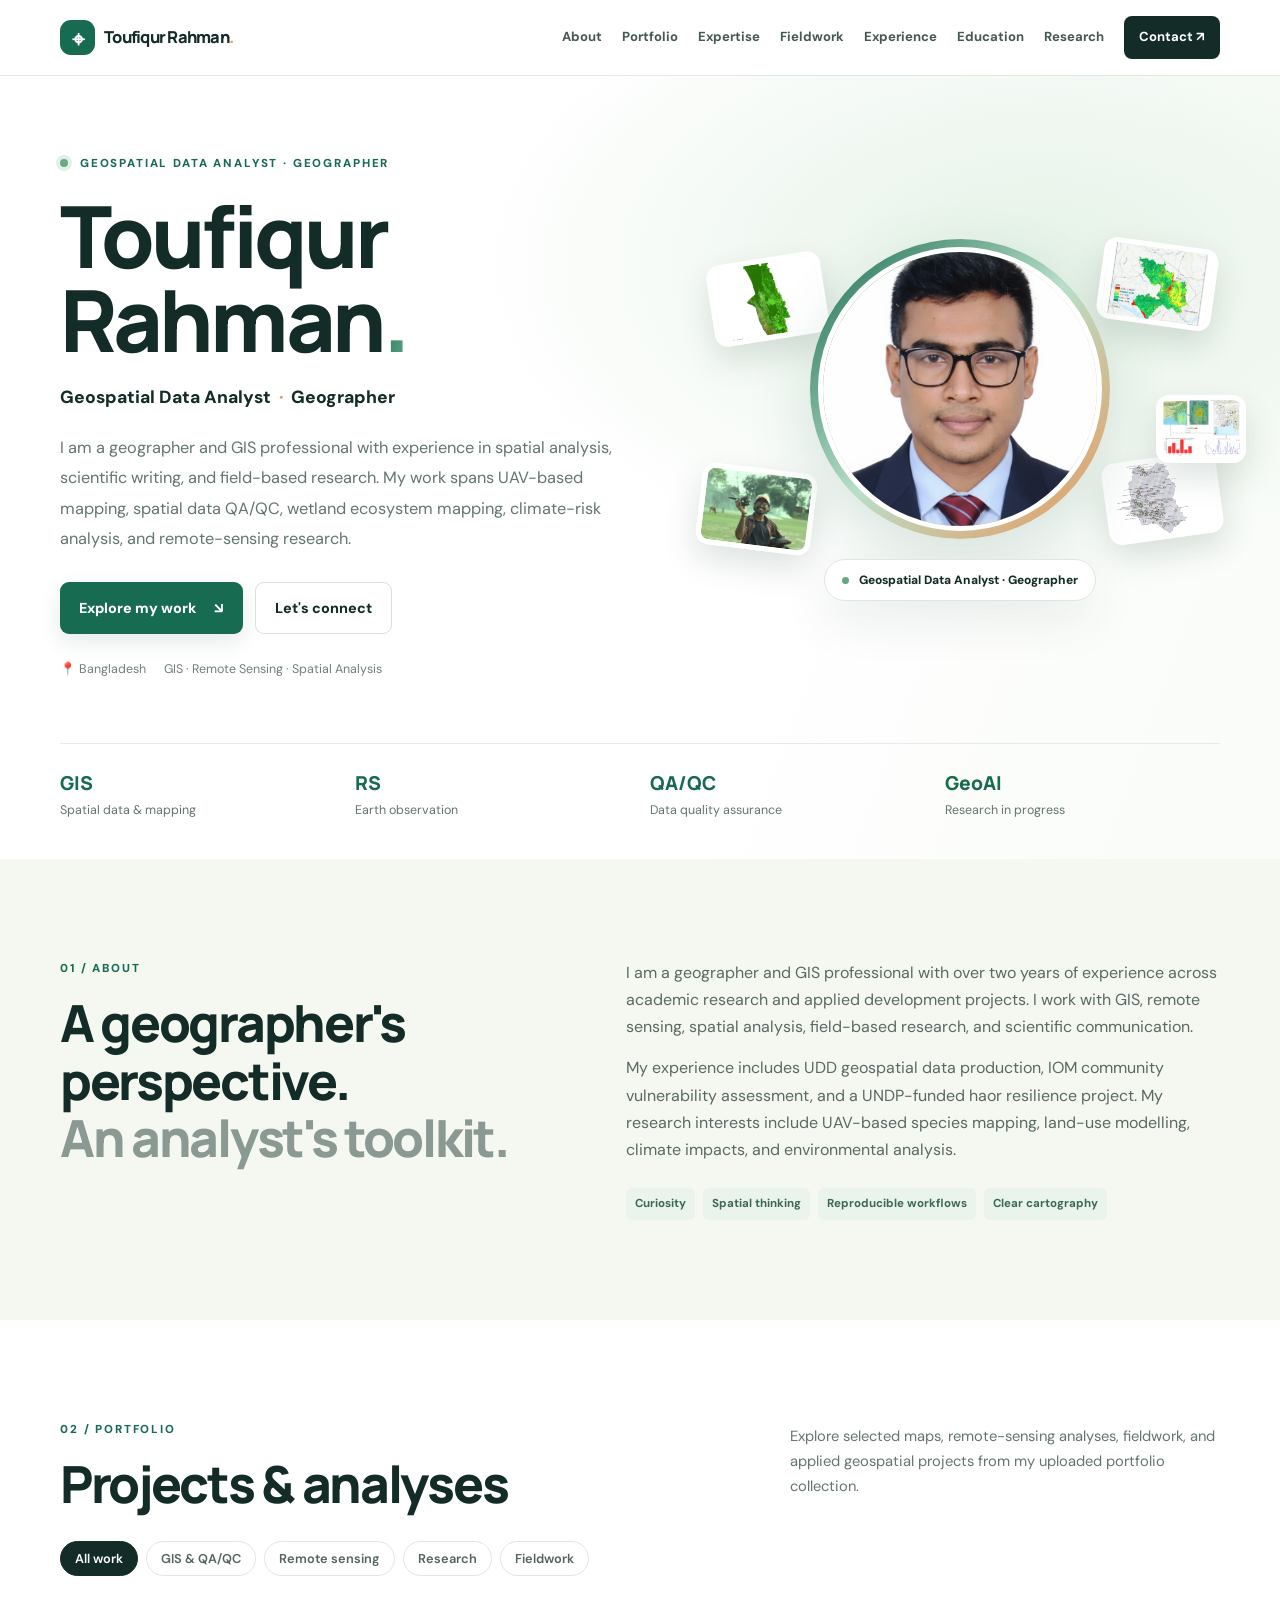
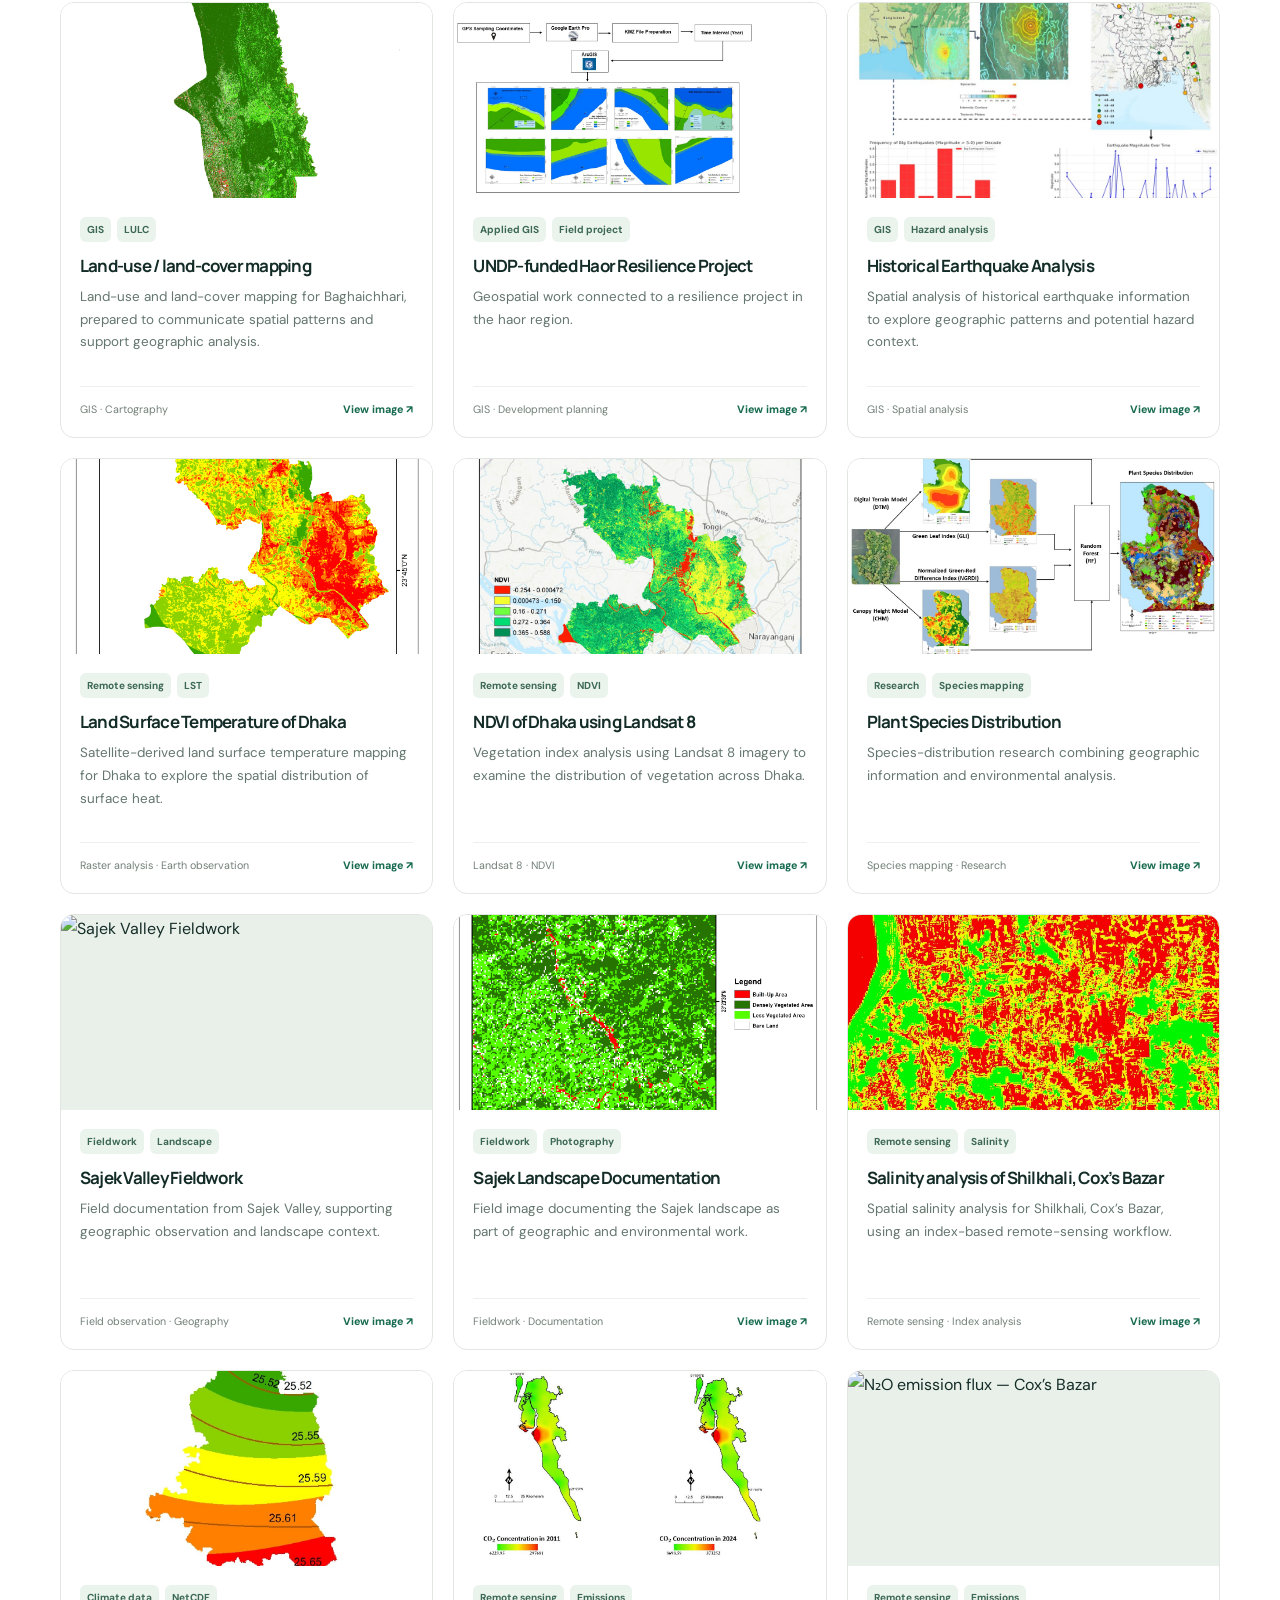
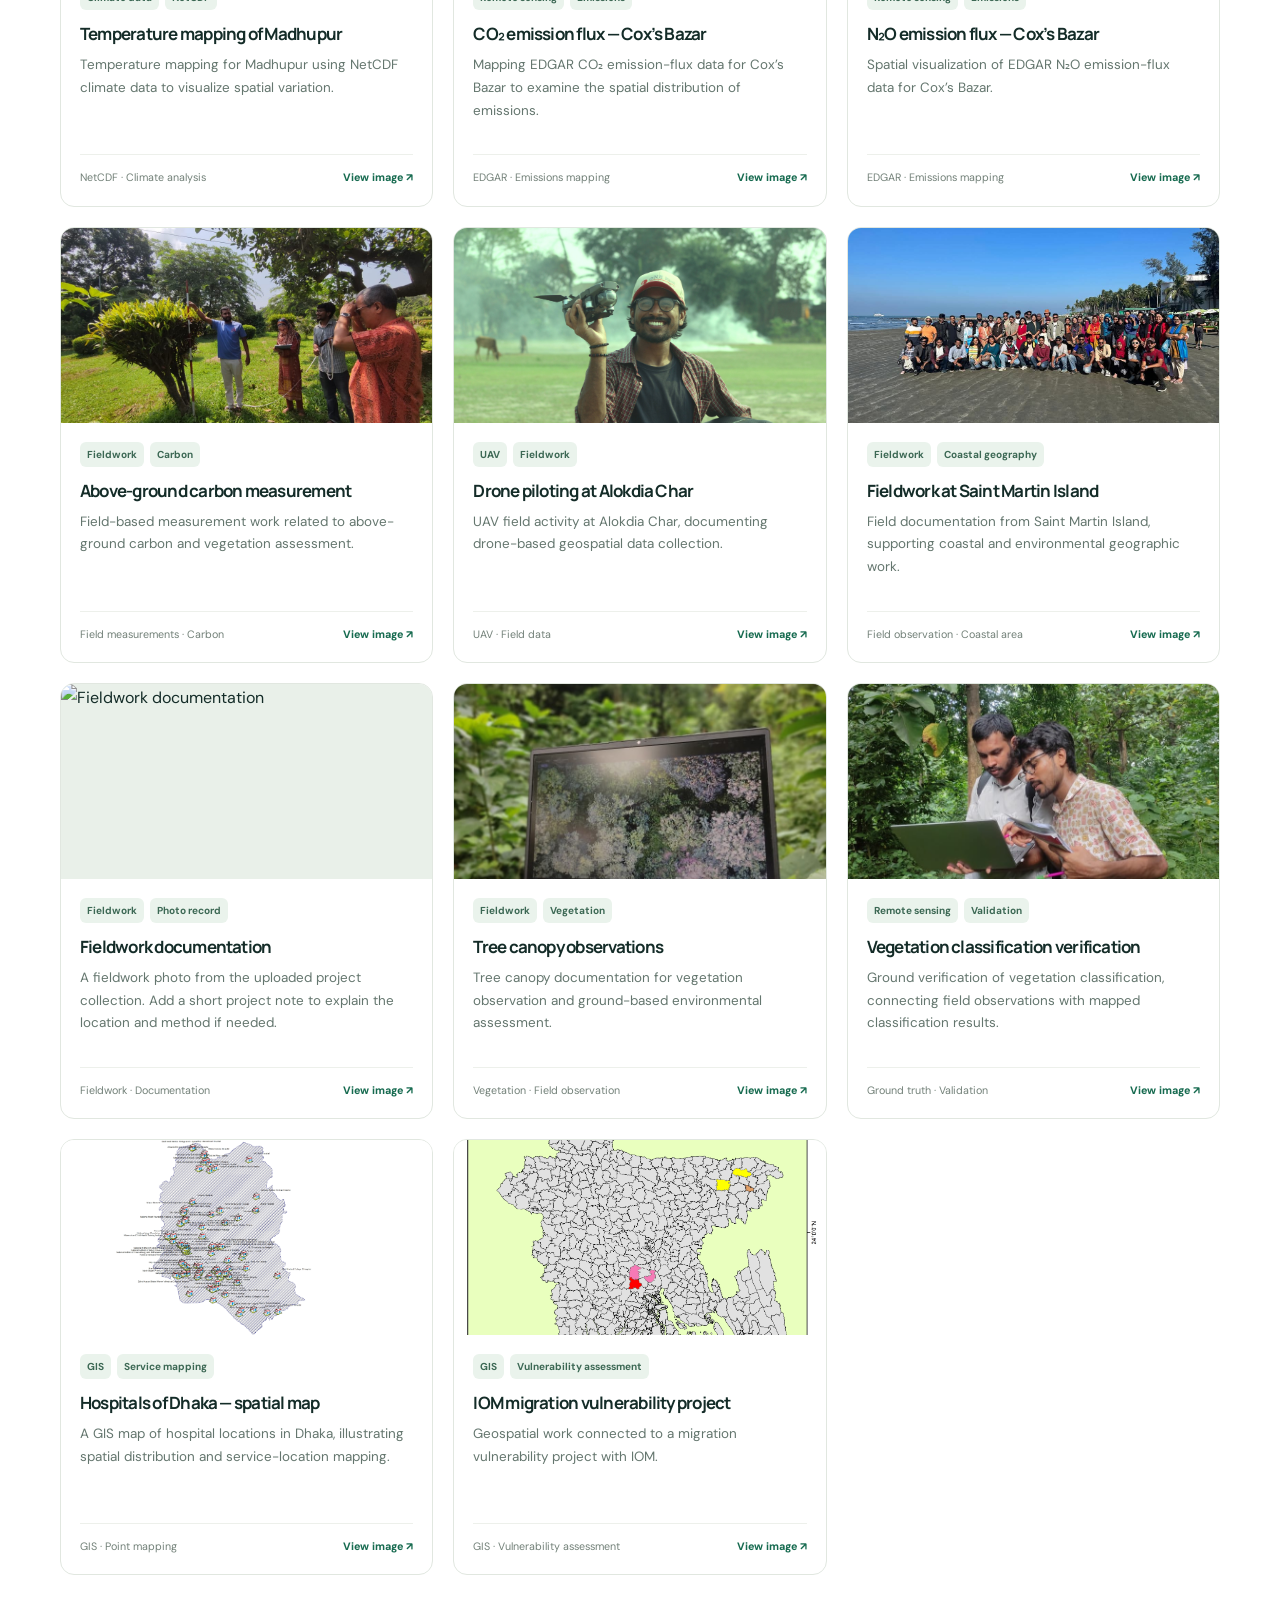
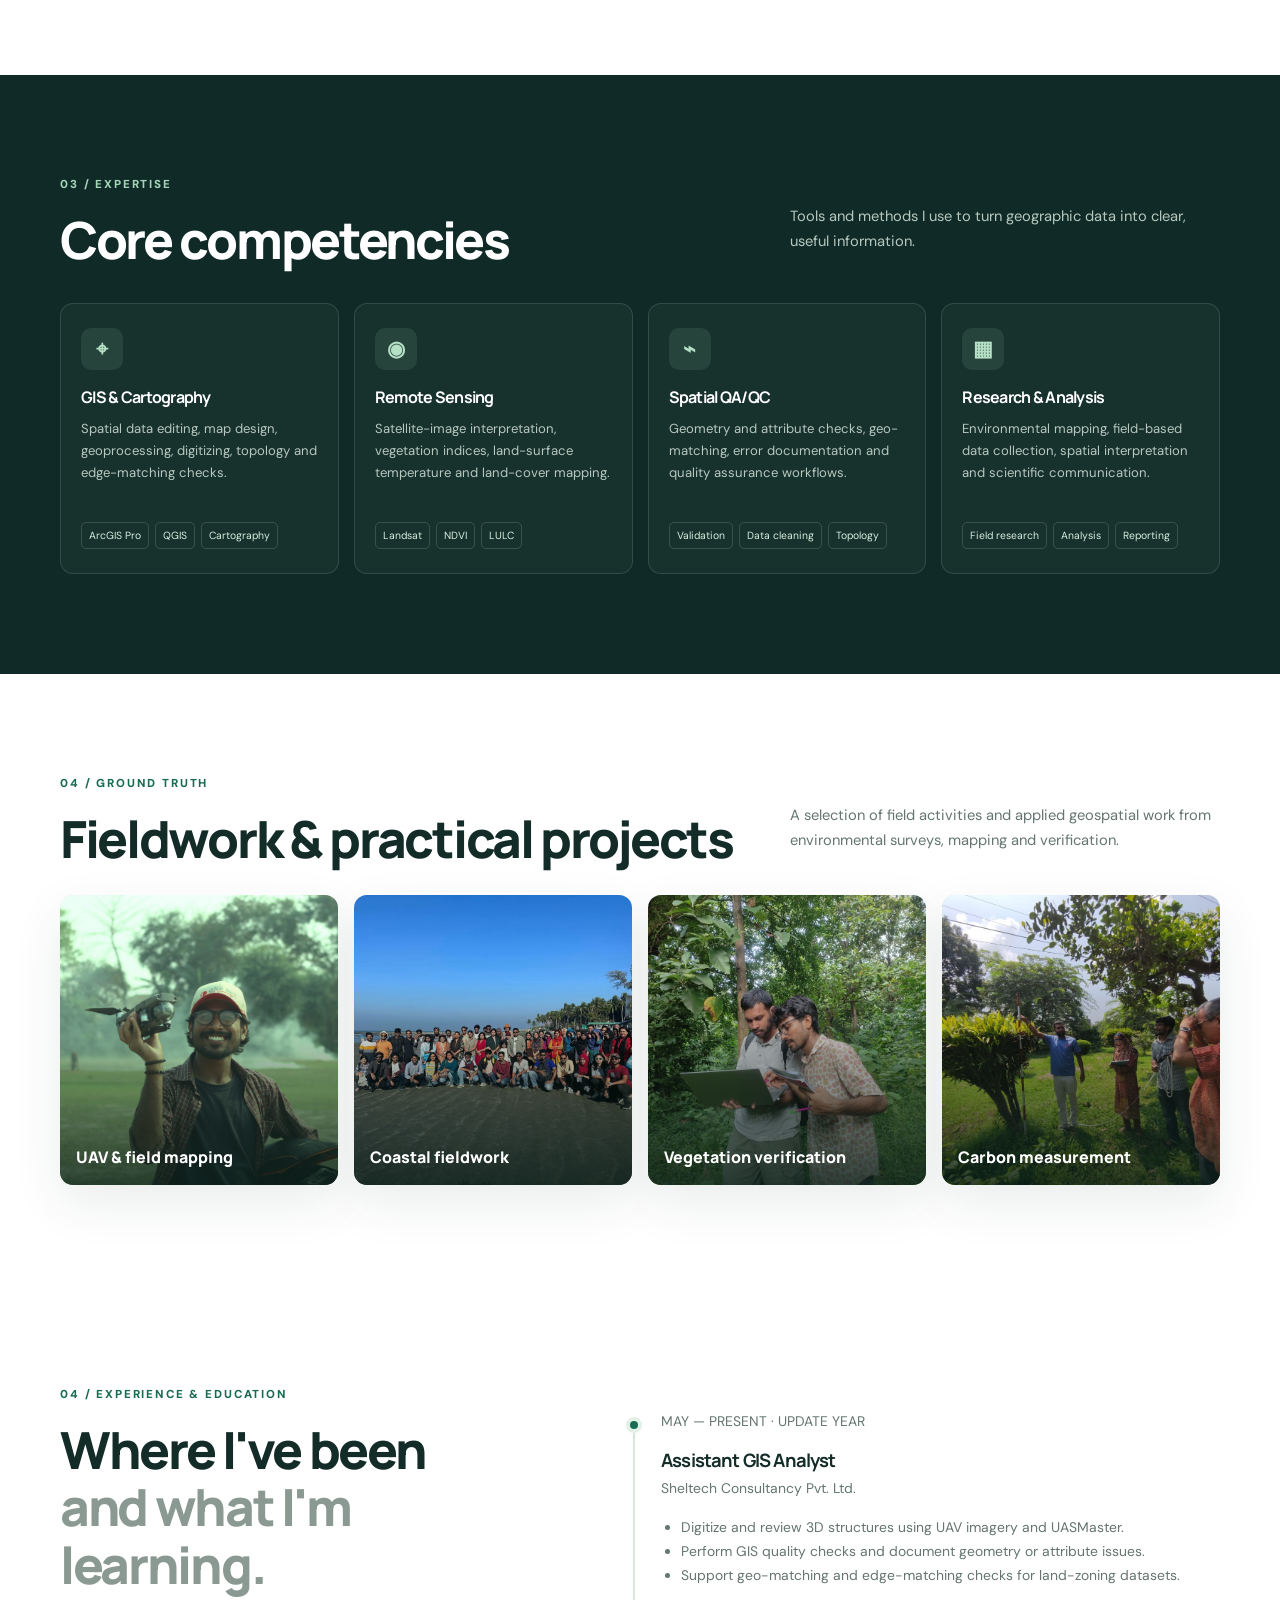
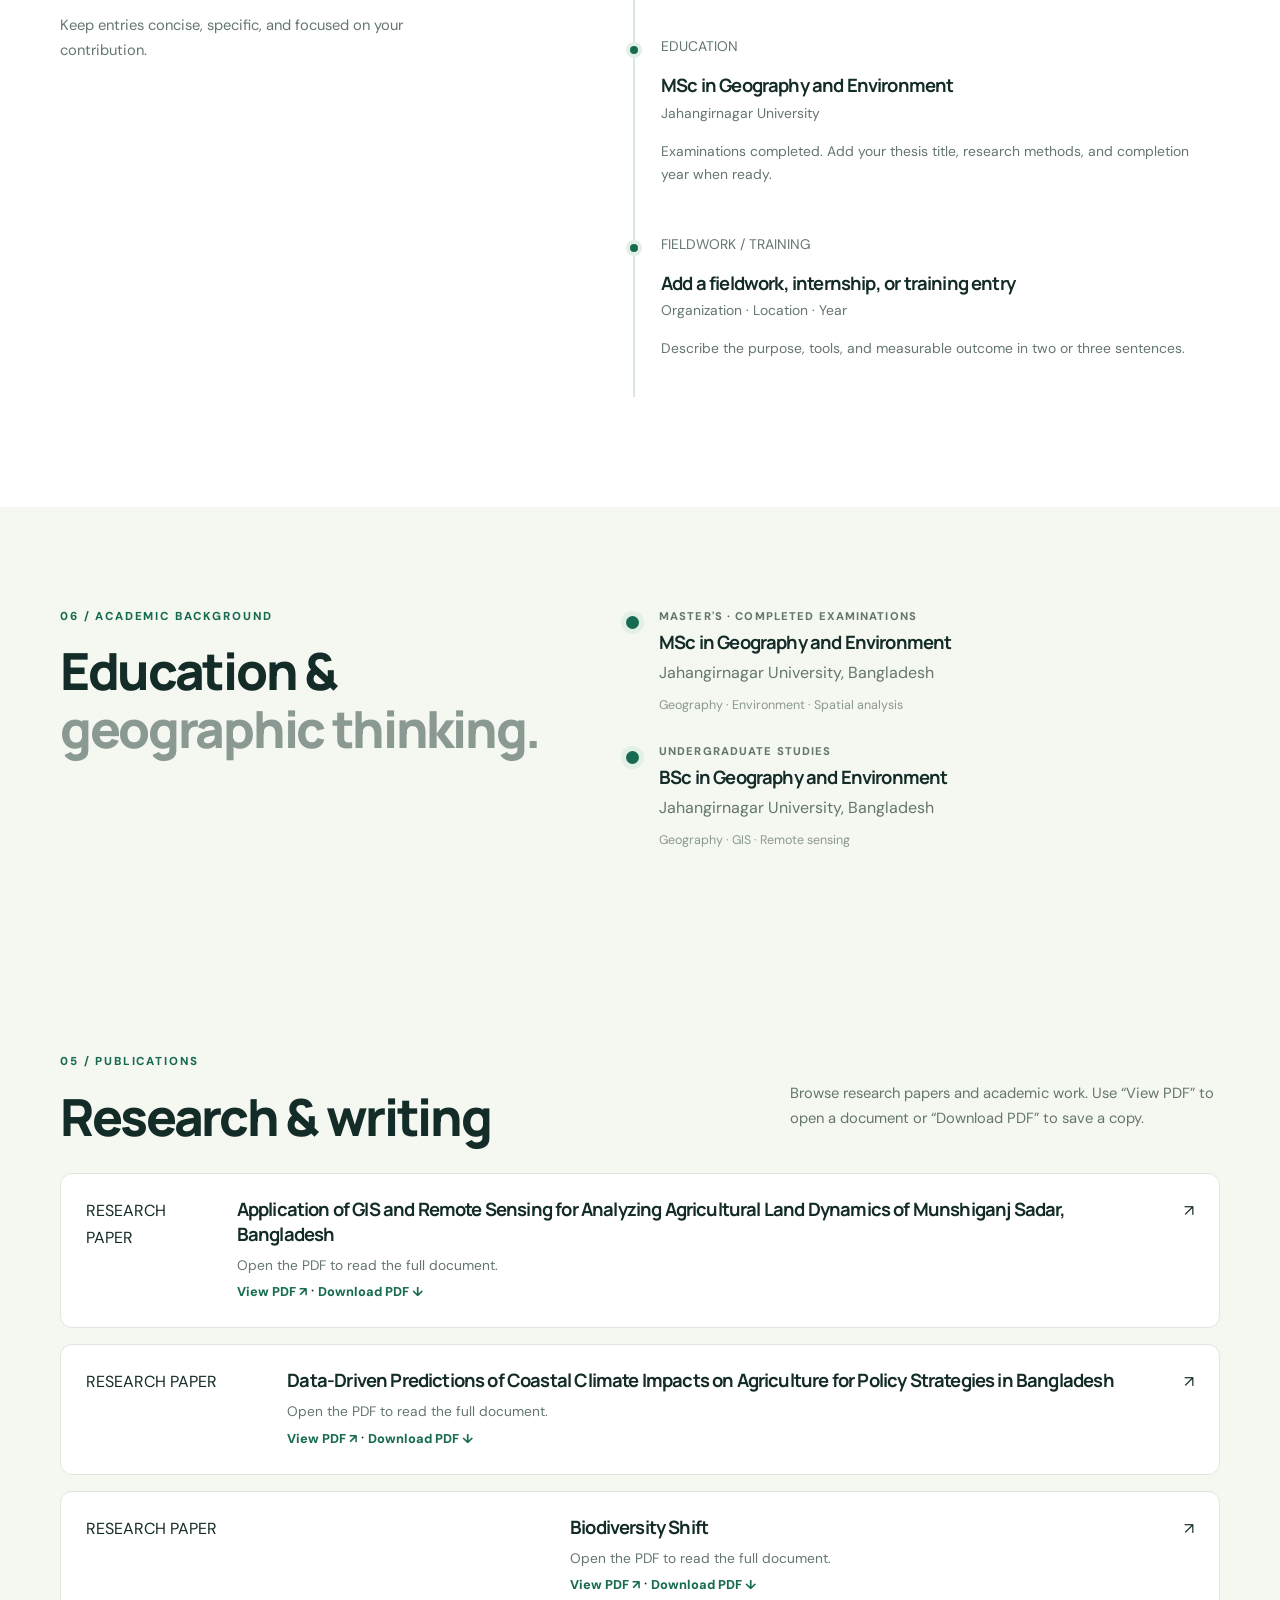
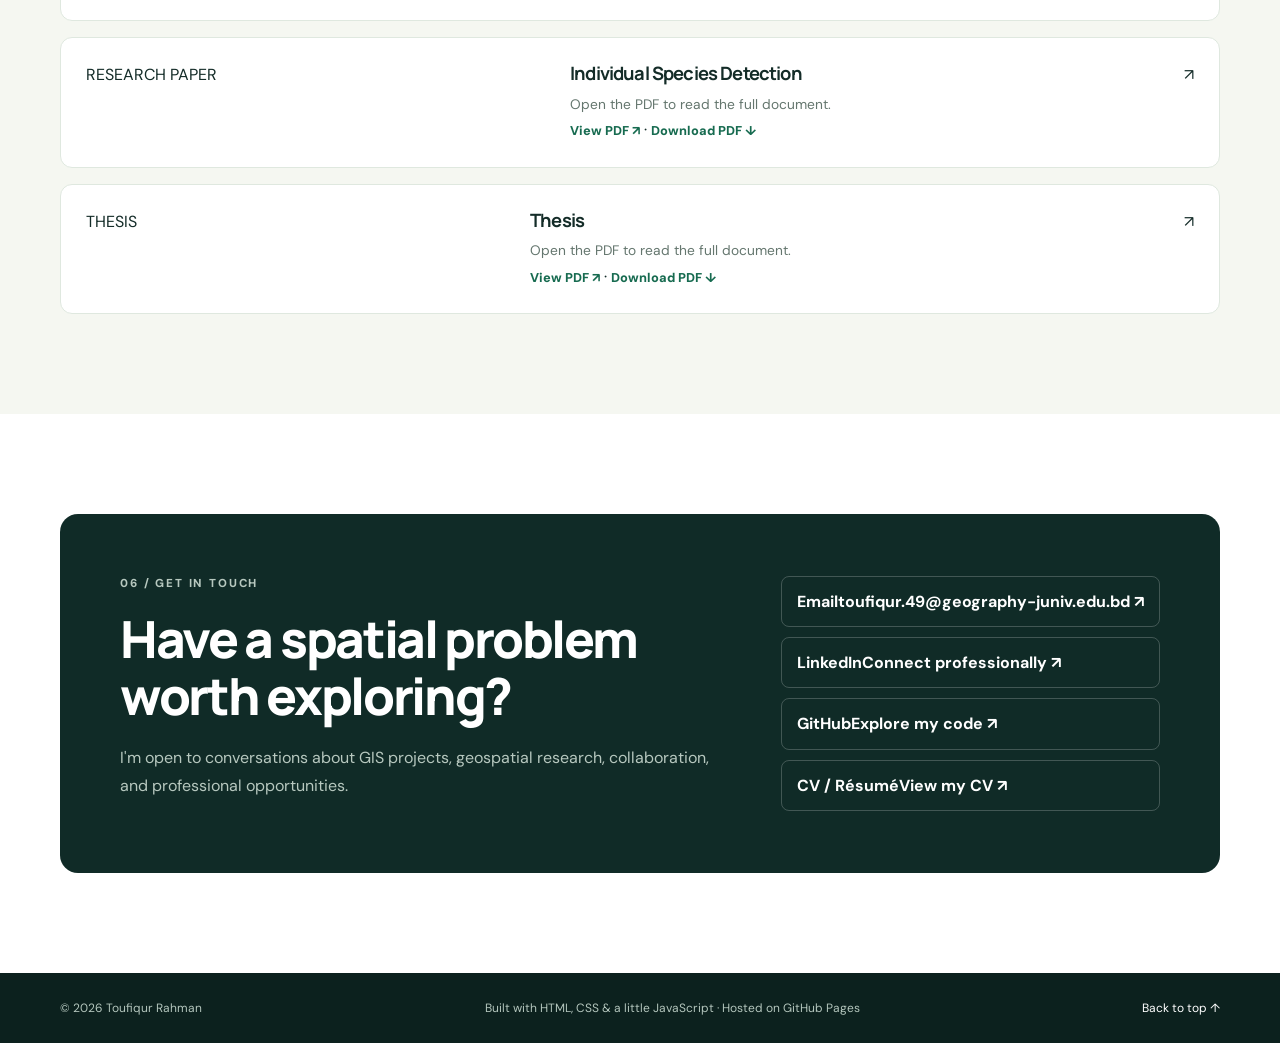
==== commit aa2b9aed: "Add files via upload" ====
--- a/toufiqur-portfolio-copy-paste/index.html
+++ b/toufiqur-portfolio-copy-paste/index.html
@@ -210,12 +210,45 @@
 
     <section class="section section-soft" id="publications">
       <div class="container">
-        <div class="section-heading"><div><p class="eyebrow">05 / PUBLICATIONS</p><h2>Research & writing</h2></div><p class="section-intro">List published work, accepted papers, conference abstracts, and manuscripts in progress in clearly labeled categories.</p></div>
+        <div class="section-heading"><div><p class="eyebrow">05 / PUBLICATIONS</p><h2>Research & writing</h2></div>
+          <p class="section-intro">Browse research papers and academic work. Use “View PDF” to open a document or “Download PDF” to save a copy.</p></div>
         <div class="publication-list">
-          <article class="publication-item"><div class="pub-type">RESEARCH IN PROGRESS</div><div><h3>Modeling Respiratory Health Risk Associated with Landfill Emissions Using Multi-Source Remote Sensing and Explainable AI</h3><p>Research concept · Aminbazar, Dhaka, Bangladesh. Update the status, author list, methods, and link when the work is ready to share.</p></div><span class="pub-arrow">↗</span></article>
-          <article class="publication-item"><div class="pub-type">ADD PUBLICATION</div><div><h3>Your paper or conference title goes here</h3><p>Author(s) · Journal / Conference · Year · DOI or public URL</p><a href="https://scholar.google.com/" target="_blank" rel="noreferrer">Add publication link ↗</a></div><span class="pub-arrow">↗</span></article>
-        </div>
-        <p class="note">Do not describe a manuscript as published unless it has actually been published. Use “in preparation” or “in progress” where appropriate.</p>
+          <article class="publication-item">
+            <div class="pub-type">RESEARCH PAPER</div>
+            <div><h3>Application of GIS and Remote Sensing for Analyzing Agricultural Land Dynamics of Munshiganj Sadar, Bangladesh</h3><p>Open the PDF to read the full document.</p>
+            <a href="assets/publications/ApplicationofGISandRemoteSensingforAnalyzingAgriculturalLandDynamicsofMunishiganjSadarBangladesh.pdf" target="_blank" rel="noopener noreferrer">View PDF ↗</a>
+            <span class="pub-separator"> · </span><a href="assets/publications/ApplicationofGISandRemoteSensingforAnalyzingAgriculturalLandDynamicsofMunishiganjSadarBangladesh.pdf" download>Download PDF ↓</a></div>
+            <span class="pub-arrow">↗</span>
+          </article>
+          <article class="publication-item">
+            <div class="pub-type">RESEARCH PAPER</div>
+            <div><h3>Data-Driven Predictions of Coastal Climate Impacts on Agriculture for Policy Strategies in Bangladesh</h3><p>Open the PDF to read the full document.</p>
+            <a href="assets/publications/Data-Driven%20Predictions%20of%20Coastal%20Climate%20Impacts%20on%20Agriculture%20for%20Policy%20Strategies%20in%20Bangladesh%20Final.pdf" target="_blank" rel="noopener noreferrer">View PDF ↗</a>
+            <span class="pub-separator"> · </span><a href="assets/publications/Data-Driven%20Predictions%20of%20Coastal%20Climate%20Impacts%20on%20Agriculture%20for%20Policy%20Strategies%20in%20Bangladesh%20Final.pdf" download>Download PDF ↓</a></div>
+            <span class="pub-arrow">↗</span>
+          </article>
+          <article class="publication-item">
+            <div class="pub-type">RESEARCH PAPER</div>
+            <div><h3>Biodiversity Shift</h3><p>Open the PDF to read the full document.</p>
+            <a href="assets/publications/Biodiversity%20Shift.pdf" target="_blank" rel="noopener noreferrer">View PDF ↗</a>
+            <span class="pub-separator"> · </span><a href="assets/publications/Biodiversity%20Shift.pdf" download>Download PDF ↓</a></div>
+            <span class="pub-arrow">↗</span>
+          </article>
+          <article class="publication-item">
+            <div class="pub-type">RESEARCH PAPER</div>
+            <div><h3>Individual Species Detection</h3><p>Open the PDF to read the full document.</p>
+            <a href="assets/publications/Individual%20Species%20Detection.pdf" target="_blank" rel="noopener noreferrer">View PDF ↗</a>
+            <span class="pub-separator"> · </span><a href="assets/publications/Individual%20Species%20Detection.pdf" download>Download PDF ↓</a></div>
+            <span class="pub-arrow">↗</span>
+          </article>
+          <article class="publication-item">
+            <div class="pub-type">THESIS</div>
+            <div><h3>Thesis</h3><p>Open the PDF to read the full document.</p>
+            <a href="assets/publications/Thesis.pdf" target="_blank" rel="noopener noreferrer">View PDF ↗</a>
+            <span class="pub-separator"> · </span><a href="assets/publications/Thesis.pdf" download>Download PDF ↓</a></div>
+            <span class="pub-arrow">↗</span>
+          </article>
+        </div>
       </div>
     </section>
 
